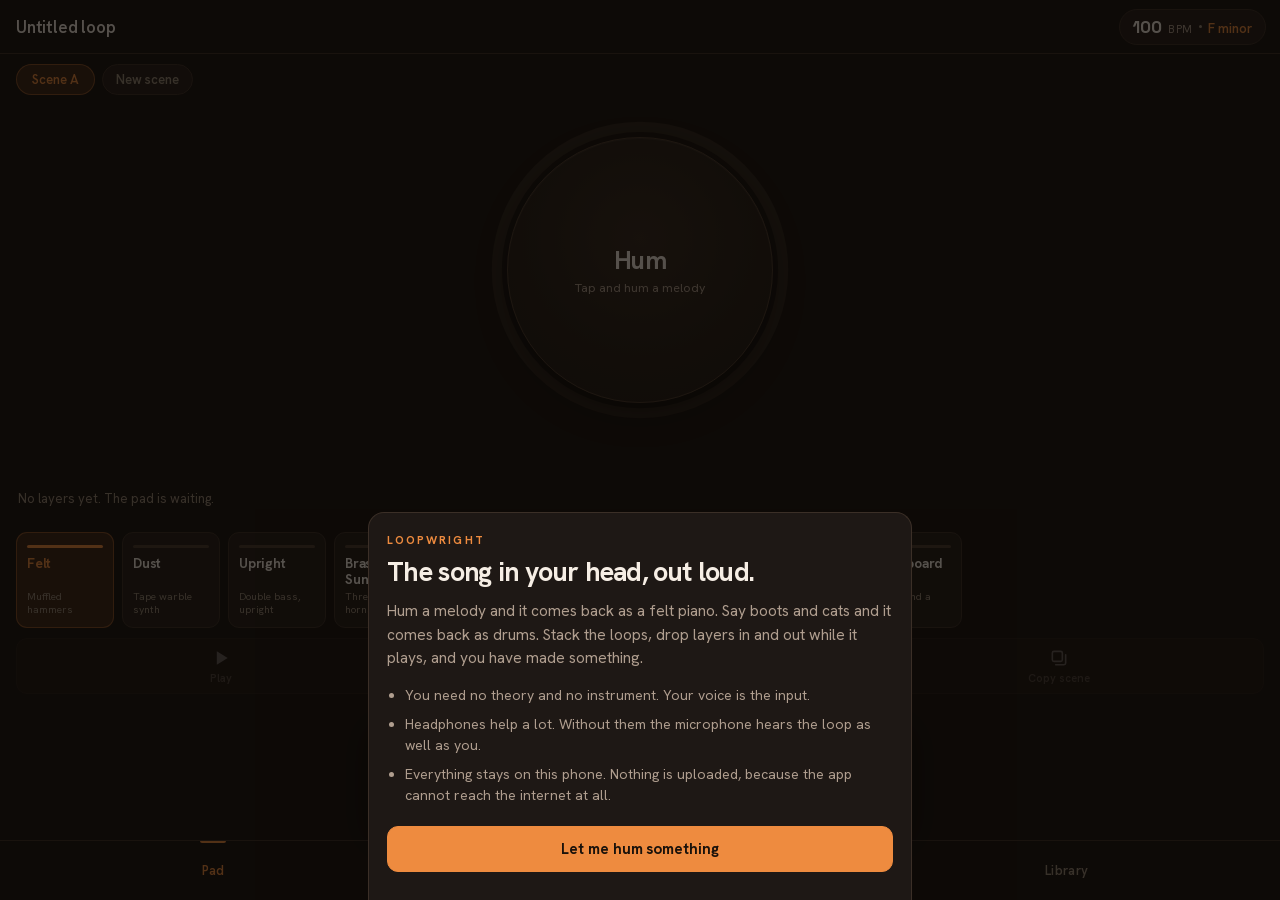
==== web/index.html @ 81aaf804 "Hum a melody, beatbox a rhythm, and Loopwright turns them into played instruments you layer like a l" ====
<!doctype html>
<html lang="en">
<head>
<meta charset="utf-8">
<meta name="viewport" content="width=device-width, initial-scale=1, maximum-scale=1, user-scalable=no, viewport-fit=cover">
<meta name="color-scheme" content="dark">
<title>Loopwright</title>
<link rel="icon" href="data:,">
<link rel="stylesheet" href="fonts/fonts.css">
<link rel="stylesheet" href="css/style.css">
</head>
<body>

<header id="topbar" hidden>
  <button class="tb-title" id="tbTitle"><span id="tbTitleText">Untitled</span></button>
  <button class="tb-key" id="tbKey">
    <span class="num" id="tbBpm">100</span>
    <span class="unit">bpm</span>
    <span class="dot" aria-hidden="true"></span>
    <span class="keyname" id="tbKeyName">F minor</span>
  </button>
</header>

<main id="stage">

  <!-- ================= PAD ================= -->
  <section class="view" id="v-pad">
    <div class="scenerow" id="sceneRow"></div>

    <div class="padwrap">
      <div class="padstack">
        <svg class="ring" id="ring" viewBox="0 0 300 300" aria-hidden="true"></svg>
        <button class="pad" id="pad">
          <span class="pad-big" id="padBig">Hum</span>
          <span class="pad-sub" id="padSub">Tap and hum a melody</span>
        </button>
      </div>
      <p class="padnote" id="padNote"></p>
    </div>

    <div class="layerstrip" id="layerStrip"></div>

    <div class="shelf" id="shelf" role="group" aria-label="Voices"></div>

    <div class="transport">
      <button class="tbtn" id="btnPlay" aria-label="Play or stop the loop">
        <svg viewBox="0 0 24 24" aria-hidden="true"><polygon points="7,4 20,12 7,20"/></svg>
        <em id="playLabel">Play</em>
      </button>
      <button class="tbtn" id="btnUndo" aria-label="Remove the last layer">
        <svg viewBox="0 0 24 24" aria-hidden="true" class="stroke"><path d="M9 6 L4 11 L9 16 M4 11 H15 a5 5 0 0 1 5 5 v2"/></svg>
        <em>Undo</em>
      </button>
      <button class="tbtn" id="btnScene" aria-label="Duplicate this scene">
        <svg viewBox="0 0 24 24" aria-hidden="true" class="stroke"><rect x="4" y="4" width="12" height="12" rx="2"/><path d="M8 20 h10 a2 2 0 0 0 2 -2 V8"/></svg>
        <em>Copy scene</em>
      </button>
    </div>
  </section>

  <!-- ================= ARRANGE ================= -->
  <section class="view scrolls" id="v-arrange" hidden>
    <div class="scroller">
      <h1 class="h1">Arrange</h1>
      <p class="lede">A scene is one set of loops. Line the scenes up, say how many times each one goes round, and that is a song.</p>

      <div class="panel">
        <div class="panelhead">
          <h2 class="h2">The song</h2>
          <span class="len" id="songLen"></span>
        </div>
        <div class="strip" id="strip"></div>
        <p class="help" id="stripHelp"></p>
        <div class="btnrow">
          <button class="btn" id="playSong">Play the song</button>
          <button class="btn ghost" id="shapeBtn">Suggest a shape</button>
        </div>
        <div class="progress" id="songProg" hidden><i></i></div>
      </div>

      <div class="panel">
        <h2 class="h2">Scenes</h2>
        <p class="help">Tap a scene to add it to the song. Open one on the Pad to change what is in it.</p>
        <div class="scenelist" id="sceneList"></div>
      </div>

      <div class="panel">
        <h2 class="h2">Take it with you</h2>
        <p class="help">A WAV of the finished mix, or one file per layer if you want to keep working somewhere else.</p>
        <div class="btnrow">
          <button class="btn" id="exportMix">Export the mix</button>
          <button class="btn ghost" id="exportStems">Export the stems</button>
          <button class="btn ghost" id="shareMix" hidden>Share the mix</button>
        </div>
        <p class="help" id="exportNote"></p>
      </div>
    </div>
  </section>

  <!-- ================= LIBRARY ================= -->
  <section class="view scrolls" id="v-library" hidden>
    <div class="scroller">
      <h1 class="h1">Library</h1>
      <p class="lede" id="libLede"></p>
      <button class="btn wide" id="newSong">Start a new song</button>

      <div class="cards" id="cards"></div>

      <div class="panel" id="settingsPanel">
        <h2 class="h2">Settings</h2>

        <div class="field">
          <label for="countSel">Count in</label>
          <select id="countSel">
            <option value="0">None. Start the moment I tap</option>
            <option value="2">Two beats</option>
            <option value="4">Four beats</option>
            <option value="8">Eight beats</option>
          </select>
        </div>

        <div class="field">
          <label for="tightRange">How tight, by default <b class="val" id="tightVal">85</b></label>
          <input type="range" id="tightRange" min="0" max="100" step="5">
          <p class="help">Zero keeps your timing exactly as you played it. One hundred puts every note on the grid. Every layer can be changed afterwards.</p>
        </div>

        <div class="field row">
          <div><label for="clickChk">Count-in click</label><p class="help">A pulse in the song's own key while you wait for the one.</p></div>
          <input type="checkbox" id="clickChk">
        </div>
        <div class="field row">
          <div><label for="hapChk">Haptics</label><p class="help">The count-in in your hand, and a thump when a loop closes.</p></div>
          <input type="checkbox" id="hapChk">
        </div>

        <div class="btnrow mt">
          <button class="btn ghost" id="guideBtn">Run the first song walkthrough</button>
          <button class="btn ghost danger" id="eraseBtn">Erase everything</button>
        </div>
        <p class="help" id="setNote"></p>
      </div>

      <p class="colophon">Loopwright listens on this device and nowhere else. No account, no internet permission, no adverts. Every song you make is yours to use however you like.</p>
    </div>
  </section>
</main>

<nav id="tabs" hidden>
  <button class="tab is-on" data-view="pad">Pad</button>
  <button class="tab" data-view="arrange">Arrange</button>
  <button class="tab" data-view="library">Library</button>
</nav>

<!-- ================= SHEETS ================= -->

<div class="sheet" id="layerSheet" hidden>
  <div class="sheet-panel">
    <div class="sheethead">
      <p class="sheet-title" id="lsTitle">Layer</p>
      <button class="xbtn" id="lsClose" aria-label="Close">
        <svg viewBox="0 0 24 24" aria-hidden="true" class="stroke"><path d="M6 6 L18 18 M18 6 L6 18"/></svg>
      </button>
    </div>

    <p class="sheet-help" id="lsHelp"></p>

    <p class="fieldlabel">Voice</p>
    <div class="carousel" id="lsVoices"></div>

    <div class="field">
      <label for="lsVol">Volume <b class="val" id="lsVolVal">85</b></label>
      <input type="range" id="lsVol" min="0" max="100" step="5">
    </div>
    <div class="field">
      <label for="lsTight">Looser to tighter <b class="val" id="lsTightVal">85</b></label>
      <input type="range" id="lsTight" min="0" max="100" step="5">
      <p class="help">Slide left to keep the way you played it. Slide right to put it on the grid.</p>
    </div>
    <div class="field" id="lsOctField">
      <label>Octave</label>
      <div class="stepper">
        <button class="step" id="lsOctDown" aria-label="Octave down">Lower</button>
        <b id="lsOctVal">0</b>
        <button class="step" id="lsOctUp" aria-label="Octave up">Higher</button>
      </div>
    </div>
    <div class="field row" id="lsChordField">
      <div><label for="lsChords">Chords</label><p class="help">Long held notes fill out into chords that belong to the key.</p></div>
      <input type="checkbox" id="lsChords">
    </div>
    <div class="field row" id="lsAbField">
      <div><label for="lsAb">Play my voice instead</label><p class="help">Hear the take you actually recorded, in place of the instrument.</p></div>
      <input type="checkbox" id="lsAb">
    </div>

    <button class="btn ghost danger wide" id="lsDelete">Remove this layer</button>
  </div>
</div>

<div class="sheet" id="keySheet" hidden>
  <div class="sheet-panel">
    <div class="sheethead">
      <p class="sheet-title">Tempo and key</p>
      <button class="xbtn" id="ksClose" aria-label="Close">
        <svg viewBox="0 0 24 24" aria-hidden="true" class="stroke"><path d="M6 6 L18 18 M18 6 L6 18"/></svg>
      </button>
    </div>
    <p class="sheet-help">Loopwright works both of these out from your first take. Change them here if it guessed wrong.</p>

    <div class="bigreadout"><b id="ksBpm">100</b><span>bpm</span></div>
    <div class="stepper wide">
      <button class="step" id="ksSlower">Slower</button>
      <button class="step" id="ksTap">Tap the tempo</button>
      <button class="step" id="ksFaster">Faster</button>
    </div>
    <p class="help" id="ksTapNote">Tap four times in time and Loopwright will follow you.</p>

    <p class="fieldlabel">Key</p>
    <div class="keygrid" id="ksTonics"></div>
    <div class="modes">
      <button class="mode" data-mode="major">Major</button>
      <button class="mode" data-mode="minor">Minor</button>
    </div>
    <p class="help">Changing the key moves every melody you have recorded into it. Nothing is lost.</p>
  </div>
</div>

<div class="sheet" id="nameSheet" hidden>
  <div class="sheet-panel">
    <div class="sheethead">
      <p class="sheet-title">Name this song</p>
      <button class="xbtn" id="nsClose" aria-label="Close">
        <svg viewBox="0 0 24 24" aria-hidden="true" class="stroke"><path d="M6 6 L18 18 M18 6 L6 18"/></svg>
      </button>
    </div>
    <div class="field">
      <label for="nsInput">Title</label>
      <input type="text" id="nsInput" maxlength="42" autocomplete="off" placeholder="Felt in F minor">
    </div>
    <p class="help" id="nsSuggest"></p>
    <button class="btn wide" id="nsSave">Save the name</button>
  </div>
</div>

<div class="sheet" id="introSheet" hidden>
  <div class="sheet-panel">
    <p class="intro-eyebrow">Loopwright</p>
    <h2 class="intro-h">The song in your head, out loud.</h2>
    <p class="intro-p">Hum a melody and it comes back as a felt piano. Say boots and cats and it comes back as drums. Stack the loops, drop layers in and out while it plays, and you have made something.</p>
    <ul class="intro-list">
      <li>You need no theory and no instrument. Your voice is the input.</li>
      <li>Headphones help a lot. Without them the microphone hears the loop as well as you.</li>
      <li>Everything stays on this phone. Nothing is uploaded, because the app cannot reach the internet at all.</li>
    </ul>
    <button class="btn wide" id="introGo">Let me hum something</button>
  </div>
</div>

<div class="coach" id="coach" hidden>
  <div class="coach-inner">
    <p class="coach-step" id="coachStep"></p>
    <p class="coach-text" id="coachText"></p>
    <div class="coach-row">
      <button class="quietlink" id="coachSkip">Skip the walkthrough</button>
    </div>
  </div>
</div>

<div class="busy" id="busy" hidden>
  <div class="busy-inner">
    <div class="pulse" aria-hidden="true"><i></i><i></i><i></i></div>
    <p id="busyText">Listening back</p>
  </div>
</div>

<p id="toast" class="toast" hidden></p>

<script src="js/voices.js"></script>
<script src="js/dsp.js"></script>
<script src="js/store.js"></script>
<script src="js/engine.js"></script>
<script src="js/app.js"></script>
</body>
</html>
---- web/fonts/fonts.css ----
/* cyrillic-ext */
@font-face {
  font-family: 'Hanken Grotesk';
  font-style: normal;
  font-weight: 400;
  font-display: swap;
  src: url(ieVn2YZDLWuGJpnzaiwFXS9tYtpQ59CxCis4UvI.woff2) format('woff2');
  unicode-range: U+0460-052F, U+1C80-1C8A, U+20B4, U+2DE0-2DFF, U+A640-A69F, U+FE2E-FE2F;
}
/* vietnamese */
@font-face {
  font-family: 'Hanken Grotesk';
  font-style: normal;
  font-weight: 400;
  font-display: swap;
  src: url(ieVn2YZDLWuGJpnzaiwFXS9tYtpS59CxCis4UvI.woff2) format('woff2');
  unicode-range: U+0102-0103, U+0110-0111, U+0128-0129, U+0168-0169, U+01A0-01A1, U+01AF-01B0, U+0300-0301, U+0303-0304, U+0308-0309, U+0323, U+0329, U+1EA0-1EF9, U+20AB;
}
/* latin-ext */
@font-face {
  font-family: 'Hanken Grotesk';
  font-style: normal;
  font-weight: 400;
  font-display: swap;
  src: url(ieVn2YZDLWuGJpnzaiwFXS9tYtpT59CxCis4UvI.woff2) format('woff2');
  unicode-range: U+0100-02BA, U+02BD-02C5, U+02C7-02CC, U+02CE-02D7, U+02DD-02FF, U+0304, U+0308, U+0329, U+1D00-1DBF, U+1E00-1E9F, U+1EF2-1EFF, U+2020, U+20A0-20AB, U+20AD-20C0, U+2113, U+2C60-2C7F, U+A720-A7FF;
}
/* latin */
@font-face {
  font-family: 'Hanken Grotesk';
  font-style: normal;
  font-weight: 400;
  font-display: swap;
  src: url(ieVn2YZDLWuGJpnzaiwFXS9tYtpd59CxCis4.woff2) format('woff2');
  unicode-range: U+0000-00FF, U+0131, U+0152-0153, U+02BB-02BC, U+02C6, U+02DA, U+02DC, U+0304, U+0308, U+0329, U+2000-206F, U+20AC, U+2122, U+2191, U+2193, U+2212, U+2215, U+FEFF, U+FFFD;
}
/* cyrillic-ext */
@font-face {
  font-family: 'Hanken Grotesk';
  font-style: normal;
  font-weight: 500;
  font-display: swap;
  src: url(ieVn2YZDLWuGJpnzaiwFXS9tYtpQ59CxCis4UvI.woff2) format('woff2');
  unicode-range: U+0460-052F, U+1C80-1C8A, U+20B4, U+2DE0-2DFF, U+A640-A69F, U+FE2E-FE2F;
}
/* vietnamese */
@font-face {
  font-family: 'Hanken Grotesk';
  font-style: normal;
  font-weight: 500;
  font-display: swap;
  src: url(ieVn2YZDLWuGJpnzaiwFXS9tYtpS59CxCis4UvI.woff2) format('woff2');
  unicode-range: U+0102-0103, U+0110-0111, U+0128-0129, U+0168-0169, U+01A0-01A1, U+01AF-01B0, U+0300-0301, U+0303-0304, U+0308-0309, U+0323, U+0329, U+1EA0-1EF9, U+20AB;
}
/* latin-ext */
@font-face {
  font-family: 'Hanken Grotesk';
  font-style: normal;
  font-weight: 500;
  font-display: swap;
  src: url(ieVn2YZDLWuGJpnzaiwFXS9tYtpT59CxCis4UvI.woff2) format('woff2');
  unicode-range: U+0100-02BA, U+02BD-02C5, U+02C7-02CC, U+02CE-02D7, U+02DD-02FF, U+0304, U+0308, U+0329, U+1D00-1DBF, U+1E00-1E9F, U+1EF2-1EFF, U+2020, U+20A0-20AB, U+20AD-20C0, U+2113, U+2C60-2C7F, U+A720-A7FF;
}
/* latin */
@font-face {
  font-family: 'Hanken Grotesk';
  font-style: normal;
  font-weight: 500;
  font-display: swap;
  src: url(ieVn2YZDLWuGJpnzaiwFXS9tYtpd59CxCis4.woff2) format('woff2');
  unicode-range: U+0000-00FF, U+0131, U+0152-0153, U+02BB-02BC, U+02C6, U+02DA, U+02DC, U+0304, U+0308, U+0329, U+2000-206F, U+20AC, U+2122, U+2191, U+2193, U+2212, U+2215, U+FEFF, U+FFFD;
}
/* cyrillic-ext */
@font-face {
  font-family: 'Hanken Grotesk';
  font-style: normal;
  font-weight: 600;
  font-display: swap;
  src: url(ieVn2YZDLWuGJpnzaiwFXS9tYtpQ59CxCis4UvI.woff2) format('woff2');
  unicode-range: U+0460-052F, U+1C80-1C8A, U+20B4, U+2DE0-2DFF, U+A640-A69F, U+FE2E-FE2F;
}
/* vietnamese */
@font-face {
  font-family: 'Hanken Grotesk';
  font-style: normal;
  font-weight: 600;
  font-display: swap;
  src: url(ieVn2YZDLWuGJpnzaiwFXS9tYtpS59CxCis4UvI.woff2) format('woff2');
  unicode-range: U+0102-0103, U+0110-0111, U+0128-0129, U+0168-0169, U+01A0-01A1, U+01AF-01B0, U+0300-0301, U+0303-0304, U+0308-0309, U+0323, U+0329, U+1EA0-1EF9, U+20AB;
}
/* latin-ext */
@font-face {
  font-family: 'Hanken Grotesk';
  font-style: normal;
  font-weight: 600;
  font-display: swap;
  src: url(ieVn2YZDLWuGJpnzaiwFXS9tYtpT59CxCis4UvI.woff2) format('woff2');
  unicode-range: U+0100-02BA, U+02BD-02C5, U+02C7-02CC, U+02CE-02D7, U+02DD-02FF, U+0304, U+0308, U+0329, U+1D00-1DBF, U+1E00-1E9F, U+1EF2-1EFF, U+2020, U+20A0-20AB, U+20AD-20C0, U+2113, U+2C60-2C7F, U+A720-A7FF;
}
/* latin */
@font-face {
  font-family: 'Hanken Grotesk';
  font-style: normal;
  font-weight: 600;
  font-display: swap;
  src: url(ieVn2YZDLWuGJpnzaiwFXS9tYtpd59CxCis4.woff2) format('woff2');
  unicode-range: U+0000-00FF, U+0131, U+0152-0153, U+02BB-02BC, U+02C6, U+02DA, U+02DC, U+0304, U+0308, U+0329, U+2000-206F, U+20AC, U+2122, U+2191, U+2193, U+2212, U+2215, U+FEFF, U+FFFD;
}
/* cyrillic-ext */
@font-face {
  font-family: 'Hanken Grotesk';
  font-style: normal;
  font-weight: 700;
  font-display: swap;
  src: url(ieVn2YZDLWuGJpnzaiwFXS9tYtpQ59CxCis4UvI.woff2) format('woff2');
  unicode-range: U+0460-052F, U+1C80-1C8A, U+20B4, U+2DE0-2DFF, U+A640-A69F, U+FE2E-FE2F;
}
/* vietnamese */
@font-face {
  font-family: 'Hanken Grotesk';
  font-style: normal;
  font-weight: 700;
  font-display: swap;
  src: url(ieVn2YZDLWuGJpnzaiwFXS9tYtpS59CxCis4UvI.woff2) format('woff2');
  unicode-range: U+0102-0103, U+0110-0111, U+0128-0129, U+0168-0169, U+01A0-01A1, U+01AF-01B0, U+0300-0301, U+0303-0304, U+0308-0309, U+0323, U+0329, U+1EA0-1EF9, U+20AB;
}
/* latin-ext */
@font-face {
  font-family: 'Hanken Grotesk';
  font-style: normal;
  font-weight: 700;
  font-display: swap;
  src: url(ieVn2YZDLWuGJpnzaiwFXS9tYtpT59CxCis4UvI.woff2) format('woff2');
  unicode-range: U+0100-02BA, U+02BD-02C5, U+02C7-02CC, U+02CE-02D7, U+02DD-02FF, U+0304, U+0308, U+0329, U+1D00-1DBF, U+1E00-1E9F, U+1EF2-1EFF, U+2020, U+20A0-20AB, U+20AD-20C0, U+2113, U+2C60-2C7F, U+A720-A7FF;
}
/* latin */
@font-face {
  font-family: 'Hanken Grotesk';
  font-style: normal;
  font-weight: 700;
  font-display: swap;
  src: url(ieVn2YZDLWuGJpnzaiwFXS9tYtpd59CxCis4.woff2) format('woff2');
  unicode-range: U+0000-00FF, U+0131, U+0152-0153, U+02BB-02BC, U+02C6, U+02DA, U+02DC, U+0304, U+0308, U+0329, U+2000-206F, U+20AC, U+2122, U+2191, U+2193, U+2212, U+2215, U+FEFF, U+FFFD;
}
/* vietnamese */
@font-face {
  font-family: 'Space Grotesk';
  font-style: normal;
  font-weight: 500;
  font-display: swap;
  src: url(V8mDoQDjQSkFtoMM3T6r8E7mPb54C_k3HqUtEw.woff2) format('woff2');
  unicode-range: U+0102-0103, U+0110-0111, U+0128-0129, U+0168-0169, U+01A0-01A1, U+01AF-01B0, U+0300-0301, U+0303-0304, U+0308-0309, U+0323, U+0329, U+1EA0-1EF9, U+20AB;
}
/* latin-ext */
@font-face {
  font-family: 'Space Grotesk';
  font-style: normal;
  font-weight: 500;
  font-display: swap;
  src: url(V8mDoQDjQSkFtoMM3T6r8E7mPb94C_k3HqUtEw.woff2) format('woff2');
  unicode-range: U+0100-02BA, U+02BD-02C5, U+02C7-02CC, U+02CE-02D7, U+02DD-02FF, U+0304, U+0308, U+0329, U+1D00-1DBF, U+1E00-1E9F, U+1EF2-1EFF, U+2020, U+20A0-20AB, U+20AD-20C0, U+2113, U+2C60-2C7F, U+A720-A7FF;
}
/* latin */
@font-face {
  font-family: 'Space Grotesk';
  font-style: normal;
  font-weight: 500;
  font-display: swap;
  src: url(V8mDoQDjQSkFtoMM3T6r8E7mPbF4C_k3HqU.woff2) format('woff2');
  unicode-range: U+0000-00FF, U+0131, U+0152-0153, U+02BB-02BC, U+02C6, U+02DA, U+02DC, U+0304, U+0308, U+0329, U+2000-206F, U+20AC, U+2122, U+2191, U+2193, U+2212, U+2215, U+FEFF, U+FFFD;
}
/* vietnamese */
@font-face {
  font-family: 'Space Grotesk';
  font-style: normal;
  font-weight: 700;
  font-display: swap;
  src: url(V8mDoQDjQSkFtoMM3T6r8E7mPb54C_k3HqUtEw.woff2) format('woff2');
  unicode-range: U+0102-0103, U+0110-0111, U+0128-0129, U+0168-0169, U+01A0-01A1, U+01AF-01B0, U+0300-0301, U+0303-0304, U+0308-0309, U+0323, U+0329, U+1EA0-1EF9, U+20AB;
}
/* latin-ext */
@font-face {
  font-family: 'Space Grotesk';
  font-style: normal;
  font-weight: 700;
  font-display: swap;
  src: url(V8mDoQDjQSkFtoMM3T6r8E7mPb94C_k3HqUtEw.woff2) format('woff2');
  unicode-range: U+0100-02BA, U+02BD-02C5, U+02C7-02CC, U+02CE-02D7, U+02DD-02FF, U+0304, U+0308, U+0329, U+1D00-1DBF, U+1E00-1E9F, U+1EF2-1EFF, U+2020, U+20A0-20AB, U+20AD-20C0, U+2113, U+2C60-2C7F, U+A720-A7FF;
}
/* latin */
@font-face {
  font-family: 'Space Grotesk';
  font-style: normal;
  font-weight: 700;
  font-display: swap;
  src: url(V8mDoQDjQSkFtoMM3T6r8E7mPbF4C_k3HqU.woff2) format('woff2');
  unicode-range: U+0000-00FF, U+0131, U+0152-0153, U+02BB-02BC, U+02C6, U+02DA, U+02DC, U+0304, U+0308, U+0329, U+2000-206F, U+20AC, U+2122, U+2191, U+2193, U+2212, U+2215, U+FEFF, U+FFFD;
}
---- web/css/style.css ----
/* Loopwright. A warm room with the lamp on: charcoal stage, one felt-orange
   accent, brass-coloured light around the loop. One radius family, one theme,
   and a UI that moves only on the beat. */

:root {
  --bg: #17120F;
  --stage: #1E1815;
  --surface: #241D18;
  --surface-2: #2E251E;
  --fg: #F6EEE5;
  --muted: #B09E8F;
  --dim: #9A8B7B;
  --hair: #3B2F27;
  --accent: #EE8B3F;
  --accent-soft: rgba(238, 139, 63, 0.16);
  --accent-line: rgba(238, 139, 63, 0.42);
  --ink: #1A120B;
  --danger: #E0796B;
  --r: 16px;
  --r-sm: 11px;
  --pill: 999px;
  --ui: "Hanken Grotesk", -apple-system, "Segoe UI", Roboto, sans-serif;
  --num: "Space Grotesk", "Hanken Grotesk", ui-monospace, monospace;
  --measure: 34rem;
  --topbar: 54px;
  --tabbar: 60px;
}

* { box-sizing: border-box; -webkit-tap-highlight-color: transparent; }
/* a display rule anywhere below would otherwise win against the hidden attribute */
[hidden] { display: none !important; }

html, body {
  margin: 0; height: 100%;
  background: var(--bg);
  color: var(--fg);
  font-family: var(--ui);
  font-size: 16px;
  line-height: 1.5;
  -webkit-font-smoothing: antialiased;
  overscroll-behavior: none;
  user-select: none;
}
input, textarea, select { user-select: text; font-family: inherit; }
button { font-family: inherit; }

/* ---------------------------------------------------------- chrome */

#topbar {
  position: fixed; top: 0; left: 0; right: 0; z-index: 20;
  height: calc(var(--topbar) + var(--sat, 0px));
  padding: var(--sat, 0px) 14px 0;
  display: flex; align-items: center; justify-content: space-between; gap: 10px;
  background: var(--bg);
  border-bottom: 1px solid var(--hair);
}
#topbar[hidden] { display: none; }

.tb-title {
  background: none; border: 0; padding: 8px 6px 8px 2px; color: var(--fg);
  font-size: 17px; font-weight: 600; letter-spacing: -0.01em; cursor: pointer;
  max-width: 55%; overflow: hidden; text-overflow: ellipsis; white-space: nowrap;
}
.tb-title:active { color: var(--accent); }

.tb-key {
  display: flex; align-items: baseline; gap: 6px;
  background: var(--surface); border: 1px solid var(--hair); border-radius: var(--pill);
  padding: 6px 13px; color: var(--muted); font-size: 13px; cursor: pointer;
}
.tb-key .num { font-family: var(--num); font-weight: 700; font-size: 17px; color: var(--fg); }
.tb-key .unit { font-size: 11px; letter-spacing: .06em; text-transform: uppercase; }
.tb-key .dot { width: 3px; height: 3px; border-radius: 50%; background: var(--dim); align-self: center; }
.tb-key .keyname { color: var(--accent); font-weight: 600; font-size: 13px; }
.tb-key:active { background: var(--surface-2); }

#stage {
  position: fixed;
  top: calc(var(--topbar) + var(--sat, 0px));
  bottom: calc(var(--tabbar) + var(--sab, 0px));
  left: 0; right: 0;
}
body.bare #stage { top: 0; bottom: 0; }

.view { position: absolute; inset: 0; display: flex; flex-direction: column; }
.view[hidden] { display: none !important; }
.scroller {
  flex: 1; overflow-y: auto; -webkit-overflow-scrolling: touch;
  padding: 22px 18px 40px; max-width: var(--measure); width: 100%; margin: 0 auto;
}

#tabs {
  position: fixed; bottom: 0; left: 0; right: 0; z-index: 20;
  height: calc(var(--tabbar) + var(--sab, 0px));
  padding-bottom: var(--sab, 0px);
  display: grid; grid-template-columns: repeat(3, 1fr);
  background: var(--bg); border-top: 1px solid var(--hair);
}
#tabs[hidden] { display: none; }
.tab {
  background: none; border: 0; color: var(--dim); font-size: 13px; font-weight: 600;
  letter-spacing: .02em; cursor: pointer; padding: 0; position: relative;
}
.tab.is-on { color: var(--accent); }
.tab.is-on::before {
  content: ""; position: absolute; top: 0; left: 50%; transform: translateX(-50%);
  width: 26px; height: 2px; background: var(--accent); border-radius: 0 0 2px 2px;
}

/* ---------------------------------------------------------- type */

.h1 { font-size: 30px; line-height: 1.16; font-weight: 700; letter-spacing: -0.022em; margin: 0 0 8px; }
.h2 { font-size: 16px; font-weight: 700; letter-spacing: -0.005em; margin: 0 0 4px; }
.lede { font-size: 16px; color: var(--muted); margin: 0 0 20px; }
.help { font-size: 13.5px; color: var(--dim); margin: 6px 0 0; line-height: 1.45; }
.fieldlabel { font-size: 11.5px; letter-spacing: .14em; text-transform: uppercase;
  color: var(--dim); margin: 18px 0 8px; font-weight: 600; }
.colophon { font-size: 13px; color: var(--dim); margin: 30px 0 0; line-height: 1.55; }

/* ---------------------------------------------------------- the pad */

.scenerow {
  display: flex; gap: 7px; padding: 10px 16px 2px; overflow-x: auto;
  scrollbar-width: none; align-items: center;
}
.scenerow::-webkit-scrollbar { display: none; }
.scenechip {
  flex: 0 0 auto; background: var(--surface); border: 1px solid var(--hair);
  color: var(--muted); border-radius: var(--pill); padding: 6px 15px;
  font-size: 13px; font-weight: 600; cursor: pointer;
}
.scenechip.is-on { background: var(--accent-soft); border-color: var(--accent-line); color: var(--accent); }
.scenechip.add { color: var(--dim); padding: 6px 13px; }

.padwrap { flex: 1; display: flex; flex-direction: column; align-items: center;
  justify-content: center; gap: 12px; min-height: 0; padding: 4px 16px; }
.padstack { position: relative; width: min(80vw, 52vh, 380px); aspect-ratio: 1;
  display: grid; place-items: center; }
.ring { position: absolute; inset: 0; width: 100%; height: 100%; overflow: visible; }

.pad {
  position: relative; width: 70%; aspect-ratio: 1; border-radius: 50%;
  background: radial-gradient(circle at 50% 38%, #34281F 0%, #241C16 62%, #1F1813 100%);
  border: 1px solid #4A3A2D;
  color: var(--fg); cursor: pointer;
  display: flex; flex-direction: column; align-items: center; justify-content: center; gap: 3px;
  box-shadow: 0 12px 30px rgba(0,0,0,.45), inset 0 1px 0 rgba(255,255,255,.05);
  transition: transform .09s ease, box-shadow .18s ease, border-color .2s ease;
}
.pad:active { transform: scale(.975); }
.pad.tick { transform: scale(1.022); }
.pad.rec {
  border-color: var(--accent);
  background: radial-gradient(circle at 50% 38%, #63361A 0%, #3A2416 64%, #2A1B12 100%);
  box-shadow: 0 12px 34px rgba(238,139,63,.24), inset 0 1px 0 rgba(255,255,255,.07);
}
.pad-big { font-size: 25px; font-weight: 700; letter-spacing: -0.02em; }
.pad-big.count { font-family: var(--num); font-size: 46px; line-height: 1; }
.pad-sub { font-size: 12.5px; color: var(--muted); max-width: 82%; line-height: 1.3; }
.pad.rec .pad-sub { color: #F0D2B4; }

.padnote { font-size: 13px; color: var(--dim); margin: 0; text-align: center;
  min-height: 19px; padding: 0 10px; }
.padnote.warn { color: var(--accent); }

/* the ring segments */
.seg { fill: none; stroke-linecap: round; cursor: pointer; }
.seg-bg { stroke: #2C231C; }
.seg-on { stroke: var(--accent); }
.seg-drum { stroke: #F0B67C; }
.seg-off { stroke: #7A6555; }
.playhead { stroke: rgba(246,238,229,.75); stroke-width: 2; stroke-linecap: round; }

/* ---------------------------------------------------------- layers */

.layerstrip {
  display: flex; gap: 7px; padding: 2px 16px 6px; overflow-x: auto;
  scrollbar-width: none; min-height: 44px; align-items: center;
}
.layerstrip::-webkit-scrollbar { display: none; }
.lchip {
  flex: 0 0 auto; display: flex; align-items: center; gap: 7px;
  background: var(--surface); border: 1px solid var(--hair); border-radius: var(--pill);
  padding: 7px 13px 7px 9px; color: var(--fg); font-size: 13px; font-weight: 600; cursor: pointer;
}
.lchip i { width: 8px; height: 8px; border-radius: 50%; background: var(--accent); flex: 0 0 auto; }
.lchip.drum i { background: #F0B67C; }
.lchip.off { color: var(--dim); border-style: dashed; }
.lchip.off i { background: #7A6555; }
.lchip small { color: var(--dim); font-weight: 500; font-size: 11.5px; }
.emptylayers { font-size: 13px; color: var(--dim); padding-left: 2px; }

/* ---------------------------------------------------------- voice shelf */

.shelf {
  display: flex; gap: 8px; overflow-x: auto; padding: 4px 16px 10px;
  scrollbar-width: none;
}
.shelf::-webkit-scrollbar { display: none; }
.vtile {
  flex: 0 0 auto; width: 98px; text-align: left; cursor: pointer;
  background: var(--surface); border: 1px solid var(--hair); border-radius: var(--r-sm);
  padding: 9px 10px 10px; color: var(--fg);
}
.vtile.is-on { background: var(--accent-soft); border-color: var(--accent-line); }
.vtile b { display: block; font-size: 13.5px; font-weight: 700; letter-spacing: -0.015em;
  line-height: 1.2; min-height: 32px; }
.vtile span { display: block; font-size: 10.5px; color: var(--dim); line-height: 1.28; margin-top: 3px;
  height: 27px; overflow: hidden; }
.vtile.is-on b { color: var(--accent); }
.vtile .tex { display: block; height: 3px; border-radius: 2px; margin-bottom: 7px; background: #4B3B2F; }
.vtile.is-on .tex { background: var(--accent); }

/* ---------------------------------------------------------- transport */

.transport {
  display: grid; grid-template-columns: repeat(3, 1fr); gap: 8px;
  padding: 0 16px 12px;
}
.tbtn {
  background: var(--surface); border: 1px solid var(--hair); border-radius: var(--r-sm);
  color: var(--fg); padding: 9px 4px 8px; cursor: pointer;
  display: flex; flex-direction: column; align-items: center; gap: 3px;
}
.tbtn svg { width: 20px; height: 20px; fill: var(--fg); }
.tbtn svg.stroke { fill: none; stroke: var(--fg); stroke-width: 1.9; stroke-linecap: round; stroke-linejoin: round; }
.tbtn em { font-style: normal; font-size: 11px; color: var(--muted); font-weight: 600; }
.tbtn:active { background: var(--surface-2); }
.tbtn[disabled] { opacity: .35; }
.tbtn.on svg { fill: var(--accent); }
.tbtn.on svg.stroke { stroke: var(--accent); fill: none; }
.tbtn.on em { color: var(--accent); }

/* ---------------------------------------------------------- panels */

.panel {
  background: var(--stage); border: 1px solid var(--hair); border-radius: var(--r);
  padding: 16px 15px; margin: 14px 0;
}
.panelhead { display: flex; align-items: baseline; justify-content: space-between; gap: 10px; }
.len { font-family: var(--num); font-size: 13px; color: var(--muted); }

.btn {
  background: var(--accent); color: var(--ink); border: 1px solid var(--accent);
  border-radius: var(--r-sm); padding: 12px 18px; font-size: 15px; font-weight: 700;
  cursor: pointer; letter-spacing: -0.005em;
}
.btn:active { transform: translateY(1px); }
.btn.ghost { background: transparent; color: var(--fg); border-color: var(--hair); }
.btn.ghost:active { background: var(--surface); }
.btn.danger { color: var(--danger); border-color: rgba(224,121,107,.35); }
.btn.wide { display: block; width: 100%; }
.sheet-panel .btn.wide { margin-top: 20px; }
.btn[disabled] { opacity: .4; }
.btnrow { display: flex; flex-wrap: wrap; gap: 9px; margin-top: 13px; }
.btnrow.mt { margin-top: 18px; }
.btnrow .btn { flex: 1 1 auto; }

.quietlink { background: none; border: 0; color: var(--muted); font-size: 13.5px;
  padding: 8px 4px; cursor: pointer; text-decoration: underline; text-underline-offset: 3px; }
.quietlink:active { color: var(--fg); }

/* ---------------------------------------------------------- the strip */

.strip {
  display: flex; gap: 7px; overflow-x: auto; padding: 12px 2px 4px; min-height: 92px;
  scrollbar-width: none; align-items: stretch;
}
.strip::-webkit-scrollbar { display: none; }
.block {
  flex: 0 0 auto; width: 86px; background: var(--surface); border: 1px solid var(--hair);
  border-radius: var(--r-sm); padding: 9px 8px; cursor: pointer;
  display: flex; flex-direction: column; gap: 4px;
}
.block.is-drag { border-color: var(--accent); background: var(--surface-2); opacity: .92; }
.block b { font-family: var(--num); font-size: 22px; font-weight: 700; line-height: 1; }
.block small { font-size: 11px; color: var(--dim); }
.block .reps { display: flex; align-items: center; justify-content: space-between; margin-top: auto; gap: 4px; }
.block .reps button {
  width: 26px; height: 26px; border-radius: var(--r-sm); border: 1px solid var(--hair);
  background: var(--bg); color: var(--fg); font-size: 15px; line-height: 1; cursor: pointer; padding: 0;
}
.block .reps span { font-family: var(--num); font-size: 13px; color: var(--muted); }
.block .kill { align-self: flex-end; background: none; border: 0; color: var(--dim);
  font-size: 17px; line-height: 1; padding: 0 2px; margin: -2px -2px 0 0; cursor: pointer; }
.block .kill:active { color: var(--danger); }
.stripempty { color: var(--dim); font-size: 13.5px; padding: 22px 2px; }

.scenelist { display: flex; flex-wrap: wrap; gap: 8px; margin-top: 10px; }
.scenebtn {
  background: var(--surface); border: 1px solid var(--hair); border-radius: var(--r-sm);
  padding: 9px 13px; color: var(--fg); font-size: 13.5px; font-weight: 600; cursor: pointer;
  display: flex; align-items: baseline; gap: 7px;
}
.scenebtn small { color: var(--dim); font-weight: 500; font-size: 11.5px; }
.scenebtn:active { border-color: var(--accent-line); }

.progress { height: 4px; background: var(--surface-2); border-radius: 3px; margin-top: 13px; overflow: hidden; }
.progress i { display: block; height: 100%; width: 0; background: var(--accent); }

/* ---------------------------------------------------------- cards */

.cards { display: grid; gap: 10px; margin: 16px 0 6px; }
.card {
  background: var(--stage); border: 1px solid var(--hair); border-radius: var(--r);
  padding: 13px 14px; cursor: pointer; display: flex; align-items: center; gap: 13px;
}
.card:active { border-color: var(--accent-line); }
.card .thumb { flex: 0 0 auto; width: 46px; height: 46px; }
.card .body { min-width: 0; flex: 1; }
.card b { display: block; font-size: 15.5px; font-weight: 700; letter-spacing: -0.01em;
  overflow: hidden; text-overflow: ellipsis; white-space: nowrap; }
.card span { display: block; font-size: 12.5px; color: var(--dim); margin-top: 2px; }
.card .del { background: none; border: 0; color: var(--dim); padding: 8px; cursor: pointer; }
.card .del svg { width: 17px; height: 17px; fill: none; stroke: currentColor; stroke-width: 1.9;
  stroke-linecap: round; }
.card.armed .del { color: var(--danger); }

/* ---------------------------------------------------------- fields */

.field { margin: 15px 0 0; }
.field label { display: block; font-size: 13.5px; font-weight: 600; color: var(--fg); margin-bottom: 6px; }
.field .val { font-family: var(--num); color: var(--accent); font-weight: 700; }
.field.row { display: flex; align-items: center; justify-content: space-between; gap: 14px; }
.field.row > div { flex: 1; }
.field.row label { margin-bottom: 2px; }
.field.row .help { margin-top: 2px; }

select, input[type="text"] {
  width: 100%; background: var(--bg); border: 1px solid var(--hair); border-radius: var(--r-sm);
  color: var(--fg); font-size: 15px; padding: 11px 12px; appearance: none;
}
select { background-image: none; }
input[type="text"]::placeholder { color: var(--dim); }
input[type="text"]:focus, select:focus { outline: 2px solid var(--accent-line); outline-offset: 1px; }

input[type="range"] {
  width: 100%; appearance: none; background: transparent; height: 30px; margin: 0;
}
input[type="range"]::-webkit-slider-runnable-track {
  height: 4px; background: var(--surface-2); border-radius: 3px;
}
input[type="range"]::-webkit-slider-thumb {
  appearance: none; width: 26px; height: 26px; border-radius: 50%; background: var(--accent);
  border: 3px solid var(--bg); margin-top: -11px;
}
input[type="range"]::-moz-range-track { height: 4px; background: var(--surface-2); border-radius: 3px; }
input[type="range"]::-moz-range-thumb { width: 22px; height: 22px; border-radius: 50%;
  background: var(--accent); border: 3px solid var(--bg); }

input[type="checkbox"] {
  appearance: none; width: 50px; height: 30px; border-radius: var(--pill); flex: 0 0 auto;
  background: var(--surface-2); border: 1px solid var(--hair); position: relative; cursor: pointer;
  transition: background .16s ease;
}
input[type="checkbox"]::after {
  content: ""; position: absolute; top: 3px; left: 3px; width: 22px; height: 22px;
  border-radius: 50%; background: var(--dim); transition: transform .16s ease, background .16s ease;
}
input[type="checkbox"]:checked { background: var(--accent-soft); border-color: var(--accent-line); }
input[type="checkbox"]:checked::after { transform: translateX(20px); background: var(--accent); }

.stepper { display: flex; align-items: center; gap: 9px; }
.stepper.wide { display: grid; grid-template-columns: 1fr 1.3fr 1fr; margin-top: 4px; }
.stepper b { font-family: var(--num); font-size: 18px; min-width: 32px; text-align: center; }
.step {
  background: var(--surface); border: 1px solid var(--hair); border-radius: var(--r-sm);
  color: var(--fg); padding: 11px 14px; font-size: 13.5px; font-weight: 600; cursor: pointer;
}
.step:active { background: var(--surface-2); }

.bigreadout { display: flex; align-items: baseline; gap: 8px; margin-top: 8px; }
.bigreadout b { font-family: var(--num); font-size: 54px; font-weight: 700; line-height: 1; letter-spacing: -0.02em; }
.bigreadout span { font-size: 13px; color: var(--dim); letter-spacing: .1em; text-transform: uppercase; }

.keygrid { display: grid; grid-template-columns: repeat(6, 1fr); gap: 6px; }
.keygrid button {
  background: var(--surface); border: 1px solid var(--hair); border-radius: var(--r-sm);
  color: var(--fg); padding: 10px 0; font-size: 13.5px; font-weight: 600; cursor: pointer;
  font-family: var(--num);
}
.keygrid button.is-on { background: var(--accent); border-color: var(--accent); color: var(--ink); }
.modes { display: grid; grid-template-columns: 1fr 1fr; gap: 8px; margin-top: 8px; }
.mode {
  background: var(--surface); border: 1px solid var(--hair); border-radius: var(--r-sm);
  color: var(--fg); padding: 11px 0; font-size: 14px; font-weight: 600; cursor: pointer;
}
.mode.is-on { background: var(--accent); border-color: var(--accent); color: var(--ink); }

/* ---------------------------------------------------------- sheets */

.sheet {
  position: fixed; inset: 0; z-index: 40; background: rgba(9, 6, 4, .68);
  display: flex; align-items: flex-end; justify-content: center;
}
.sheet[hidden] { display: none; }
.sheet-panel {
  width: 100%; max-width: var(--measure); background: var(--stage);
  border: 1px solid var(--hair); border-bottom: 0;
  border-radius: var(--r) var(--r) 0 0;
  padding: 18px 18px calc(28px + var(--sab, 0px));
  max-height: 88vh; overflow-y: auto;
  animation: rise .2s ease-out;
}
@keyframes rise { from { transform: translateY(22px); opacity: .5; } to { transform: none; opacity: 1; } }
.sheethead { display: flex; align-items: center; justify-content: space-between; gap: 10px; }
.sheet-title { font-size: 18px; font-weight: 700; margin: 0; letter-spacing: -0.015em; }
.sheet-help { font-size: 13.5px; color: var(--muted); margin: 6px 0 0; }
.xbtn { background: none; border: 0; padding: 8px; cursor: pointer; margin: -8px -8px -8px 0; }
.xbtn svg { width: 20px; height: 20px; fill: none; stroke: var(--muted); stroke-width: 2; stroke-linecap: round; }

.carousel { display: flex; gap: 8px; overflow-x: auto; padding-bottom: 4px; scrollbar-width: none; }
.carousel::-webkit-scrollbar { display: none; }

.intro-eyebrow { font-size: 11.5px; letter-spacing: .18em; text-transform: uppercase;
  color: var(--accent); margin: 0 0 8px; font-weight: 700; }
.intro-h { font-size: 27px; line-height: 1.15; font-weight: 700; letter-spacing: -0.025em; margin: 0 0 12px; }
.intro-p { font-size: 15.5px; color: var(--muted); margin: 0 0 16px; }
.intro-list { margin: 0 0 20px; padding-left: 18px; }
.intro-list li { font-size: 14px; color: var(--muted); margin-bottom: 8px; }

/* ---------------------------------------------------------- coach */

.coach {
  position: fixed; left: 0; right: 0; z-index: 30;
  bottom: calc(var(--tabbar) + var(--sab, 0px) + 10px);
  display: flex; justify-content: center; padding: 0 14px; pointer-events: none;
}
.coach[hidden] { display: none; }
body.coached #v-pad { padding-bottom: calc(var(--coachh, 96px) + 14px); }
.coach-inner {
  pointer-events: auto; width: 100%; max-width: var(--measure);
  background: var(--surface-2); border: 1px solid var(--accent-line);
  border-radius: var(--r); padding: 13px 15px 8px;
  box-shadow: 0 14px 34px rgba(0,0,0,.5);
}
.coach-step { font-size: 11px; letter-spacing: .16em; text-transform: uppercase;
  color: var(--accent); margin: 0 0 4px; font-weight: 700; }
.coach-text { font-size: 15px; margin: 0; line-height: 1.4; }
.coach-row { display: flex; justify-content: flex-end; }

/* ---------------------------------------------------------- busy + toast */

.busy { position: fixed; inset: 0; z-index: 60; background: rgba(9, 6, 4, .8);
  display: flex; align-items: center; justify-content: center; }
.busy[hidden] { display: none; }
.busy-inner { text-align: center; }
.busy-inner p { margin: 14px 0 0; font-size: 15px; color: var(--fg); }
.pulse { display: flex; gap: 7px; justify-content: center; }
.pulse i { width: 9px; height: 9px; border-radius: 50%; background: var(--accent);
  animation: bob .9s ease-in-out infinite; }
.pulse i:nth-child(2) { animation-delay: .15s; }
.pulse i:nth-child(3) { animation-delay: .3s; }
@keyframes bob { 0%, 100% { transform: translateY(0); opacity: .45; } 50% { transform: translateY(-8px); opacity: 1; } }

.toast {
  position: fixed; left: 50%; transform: translateX(-50%);
  bottom: calc(var(--tabbar) + var(--sab, 0px) + 16px); z-index: 70;
  background: var(--fg); color: var(--bg); font-size: 14px; font-weight: 600;
  padding: 11px 18px; border-radius: var(--pill); margin: 0; max-width: 86vw; text-align: center;
}
.toast[hidden] { display: none; }

@media (prefers-reduced-motion: reduce) {
  * { animation-duration: .001ms !important; transition-duration: .001ms !important; }
}
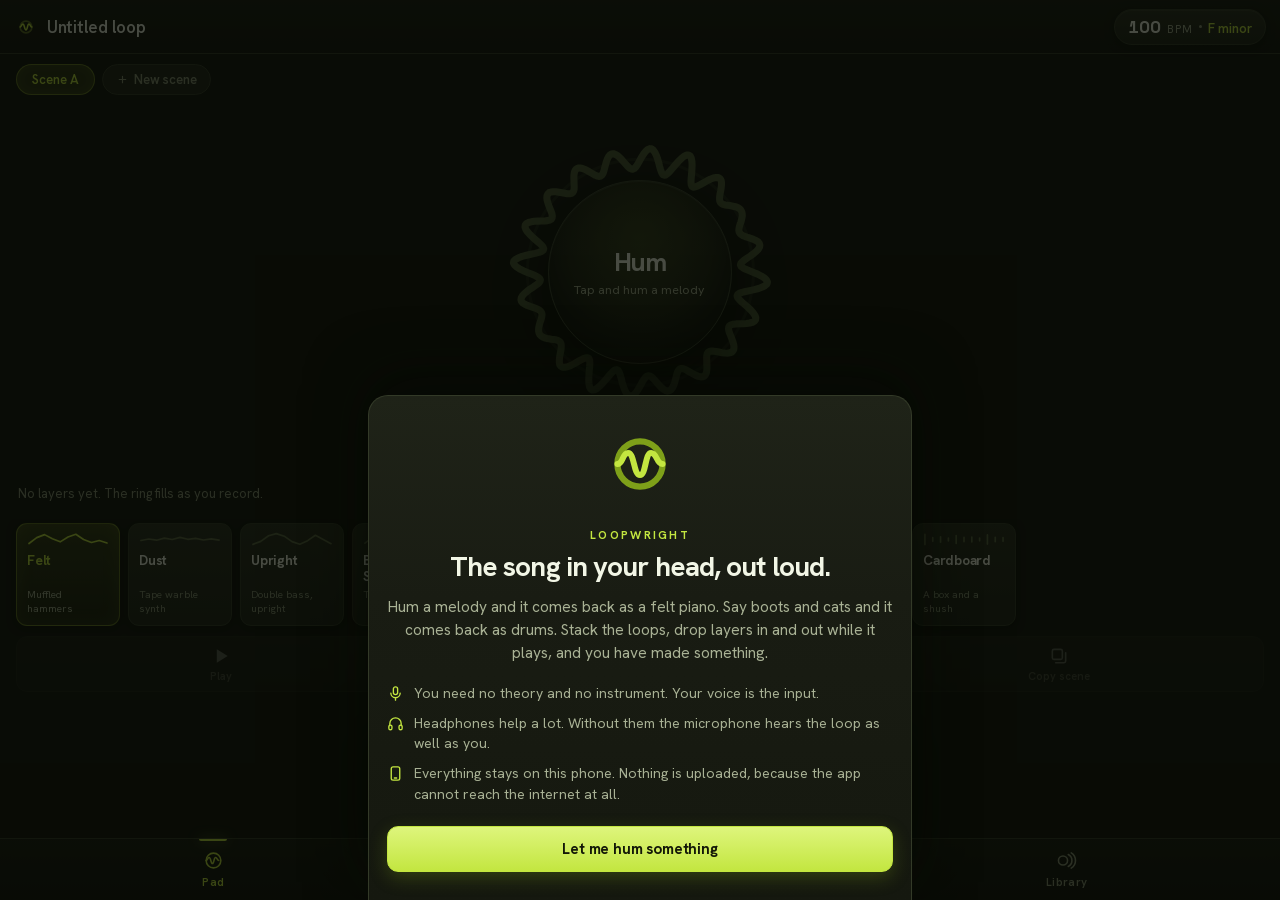
==== commit 7ef76651: "1.0.1: the loop ring is now the waveform from the icon, drawn from your own layers, plus a chartreus" ====
--- a/web/index.html
+++ b/web/index.html
@@ -4,6 +4,7 @@
 <meta charset="utf-8">
 <meta name="viewport" content="width=device-width, initial-scale=1, maximum-scale=1, user-scalable=no, viewport-fit=cover">
 <meta name="color-scheme" content="dark">
+<meta name="theme-color" content="#12140E">
 <title>Loopwright</title>
 <link rel="icon" href="data:,">
 <link rel="stylesheet" href="fonts/fonts.css">
@@ -11,8 +12,23 @@
 </head>
 <body>
 
+<!-- The mark, defined once and used at every size: a waveform bent until its
+     ends meet. It is the launcher icon, the loop ring, and the library thumbnail. -->
+<svg width="0" height="0" aria-hidden="true" style="position:absolute">
+  <defs>
+    <symbol id="mark" viewBox="0 0 108 108">
+      <circle cx="54" cy="54" r="26.5" fill="none" stroke="currentColor" stroke-width="7.4" opacity="0.42"/>
+      <path d="M27.5 54 C34.4 54 33.1 41 40 41 C47.7 41 46.3 67 54 67 C61.2 67 59.8 41 67 41 C74.4 41 73.1 54 80.5 54"
+            fill="none" stroke="currentColor" stroke-width="7" stroke-linecap="round" stroke-linejoin="round"/>
+    </symbol>
+  </defs>
+</svg>
+
 <header id="topbar" hidden>
-  <button class="tb-title" id="tbTitle"><span id="tbTitleText">Untitled</span></button>
+  <button class="tb-title" id="tbTitle">
+    <svg class="brandmark" aria-hidden="true" style="color:var(--accent)"><use href="#mark"/></svg>
+    <span id="tbTitleText">Untitled</span>
+  </button>
   <button class="tb-key" id="tbKey">
     <span class="num" id="tbBpm">100</span>
     <span class="unit">bpm</span>
@@ -35,8 +51,8 @@
           <span class="pad-sub" id="padSub">Tap and hum a melody</span>
         </button>
       </div>
-      <p class="padnote" id="padNote"></p>
-    </div>
+    </div>
+    <p class="padnote" id="padNote"></p>
 
     <div class="layerstrip" id="layerStrip"></div>
 
@@ -75,6 +91,7 @@
           <button class="btn" id="playSong">Play the song</button>
           <button class="btn ghost" id="shapeBtn">Suggest a shape</button>
         </div>
+        <p class="help warn" id="songErr" hidden></p>
         <div class="progress" id="songProg" hidden><i></i></div>
       </div>
 
@@ -147,9 +164,18 @@
 </main>
 
 <nav id="tabs" hidden>
-  <button class="tab is-on" data-view="pad">Pad</button>
-  <button class="tab" data-view="arrange">Arrange</button>
-  <button class="tab" data-view="library">Library</button>
+  <button class="tab is-on" data-view="pad">
+    <svg viewBox="0 0 24 24" aria-hidden="true"><circle cx="12" cy="12" r="8.4"/><path d="M3.6 12 C5.4 12 5.1 8.5 7 8.5 C9.1 8.5 8.7 15.5 10.8 15.5 C12.7 15.5 12.4 8.5 14.3 8.5 C16.3 8.5 16 12 18 12"/></svg>
+    Pad
+  </button>
+  <button class="tab" data-view="arrange">
+    <svg viewBox="0 0 24 24" aria-hidden="true"><rect x="2.6" y="6" width="5.2" height="12" rx="1.6"/><rect x="9.4" y="4" width="5.2" height="16" rx="1.6"/><rect x="16.2" y="8" width="5.2" height="8" rx="1.6"/></svg>
+    Arrange
+  </button>
+  <button class="tab" data-view="library">
+    <svg viewBox="0 0 24 24" aria-hidden="true"><circle cx="8" cy="12" r="5.2"/><path d="M14 5.2 a7.6 7.6 0 0 1 0 13.6"/><path d="M17.4 3.2 a10.4 10.4 0 0 1 0 17.6"/></svg>
+    Library
+  </button>
 </nav>
 
 <!-- ================= SHEETS ================= -->
@@ -245,13 +271,23 @@
 
 <div class="sheet" id="introSheet" hidden>
   <div class="sheet-panel">
+    <svg class="intro-mark" id="introMark" viewBox="0 0 108 108" aria-hidden="true"></svg>
     <p class="intro-eyebrow">Loopwright</p>
     <h2 class="intro-h">The song in your head, out loud.</h2>
     <p class="intro-p">Hum a melody and it comes back as a felt piano. Say boots and cats and it comes back as drums. Stack the loops, drop layers in and out while it plays, and you have made something.</p>
     <ul class="intro-list">
-      <li>You need no theory and no instrument. Your voice is the input.</li>
-      <li>Headphones help a lot. Without them the microphone hears the loop as well as you.</li>
-      <li>Everything stays on this phone. Nothing is uploaded, because the app cannot reach the internet at all.</li>
+      <li>
+        <svg viewBox="0 0 24 24" aria-hidden="true"><rect x="9" y="2.6" width="6" height="11" rx="3"/><path d="M5.4 11.4 a6.6 6.6 0 0 0 13.2 0 M12 18 v3.4"/></svg>
+        <span>You need no theory and no instrument. Your voice is the input.</span>
+      </li>
+      <li>
+        <svg viewBox="0 0 24 24" aria-hidden="true"><path d="M4 15 v-3 a8 8 0 0 1 16 0 v3"/><rect x="2.6" y="14.2" width="4.4" height="6.6" rx="2.2"/><rect x="17" y="14.2" width="4.4" height="6.6" rx="2.2"/></svg>
+        <span>Headphones help a lot. Without them the microphone hears the loop as well as you.</span>
+      </li>
+      <li>
+        <svg viewBox="0 0 24 24" aria-hidden="true"><rect x="6" y="2.6" width="12" height="18.8" rx="2.6"/><path d="M10.4 18.4 h3.2"/></svg>
+        <span>Everything stays on this phone. Nothing is uploaded, because the app cannot reach the internet at all.</span>
+      </li>
     </ul>
     <button class="btn wide" id="introGo">Let me hum something</button>
   </div>
@@ -269,7 +305,7 @@
 
 <div class="busy" id="busy" hidden>
   <div class="busy-inner">
-    <div class="pulse" aria-hidden="true"><i></i><i></i><i></i></div>
+    <div class="pulse" aria-hidden="true"><i></i><i></i><i></i><i></i><i></i></div>
     <p id="busyText">Listening back</p>
   </div>
 </div>
--- a/web/css/style.css
+++ b/web/css/style.css
@@ -1,21 +1,35 @@
-/* Loopwright. A warm room with the lamp on: charcoal stage, one felt-orange
-   accent, brass-coloured light around the loop. One radius family, one theme,
-   and a UI that moves only on the beat. */
+/* Loopwright. A dark stage with one lamp on it: deep charcoal that leans green,
+   a single chartreuse accent, and one shape repeated everywhere. That shape is
+   the launcher icon: a waveform bent until its ends meet. It is the loop ring on
+   the pad, the thumbnail in the library, the mark on the first card you see.
+
+   One accent, one radius family, one theme. Motion only where it carries
+   meaning, and under reduced motion the shapes stay and the travel stops. */
 
 :root {
-  --bg: #17120F;
-  --stage: #1E1815;
-  --surface: #241D18;
-  --surface-2: #2E251E;
-  --fg: #F6EEE5;
-  --muted: #B09E8F;
-  --dim: #9A8B7B;
-  --hair: #3B2F27;
-  --accent: #EE8B3F;
-  --accent-soft: rgba(238, 139, 63, 0.16);
-  --accent-line: rgba(238, 139, 63, 0.42);
-  --ink: #1A120B;
-  --danger: #E0796B;
+  --bg: #12140E;
+  --stage: #191C13;
+  --surface: #20241A;
+  --surface-2: #2A2F20;
+  --raise: #333A26;
+  --fg: #F2F6E6;
+  --muted: #A9B295;
+  --dim: #8B9578;
+  --hair: #333A28;
+
+  --accent: #C3E640;
+  --accent-lift: #DEF57C;      /* the same hue, lit; never a second colour */
+  --accent-deep: #7EA019;
+  --accent-soft: rgba(195, 230, 64, 0.14);
+  --accent-line: rgba(195, 230, 64, 0.40);
+  --ink: #131807;
+  --danger: #E9836F;
+
+  --shadow-lo: 0 2px 8px rgba(6, 9, 3, .5);
+  --shadow-mid: 0 10px 26px rgba(6, 9, 3, .55);
+  --shadow-hi: 0 20px 48px rgba(6, 9, 3, .62);
+  --glow: 0 0 34px rgba(195, 230, 64, .22);
+
   --r: 16px;
   --r-sm: 11px;
   --pill: 999px;
@@ -23,7 +37,7 @@
   --num: "Space Grotesk", "Hanken Grotesk", ui-monospace, monospace;
   --measure: 34rem;
   --topbar: 54px;
-  --tabbar: 60px;
+  --tabbar: 62px;
 }
 
 * { box-sizing: border-box; -webkit-tap-highlight-color: transparent; }
@@ -41,8 +55,33 @@
   overscroll-behavior: none;
   user-select: none;
 }
+/* The stage is a surface, not a void: one lamp above the pad and a faint grain
+   so the charcoal has a grain direction to catch it. */
+body::before {
+  content: ""; position: fixed; inset: 0; z-index: -2; pointer-events: none;
+  background:
+    radial-gradient(78% 46% at 50% 26%, rgba(195, 230, 64, .10), rgba(195, 230, 64, 0) 62%),
+    radial-gradient(120% 70% at 50% 108%, rgba(126, 160, 25, .10), rgba(0, 0, 0, 0) 60%),
+    var(--bg);
+}
+body::after {
+  content: ""; position: fixed; inset: 0; z-index: -1; pointer-events: none; opacity: .5;
+  background-image:
+    repeating-linear-gradient(0deg, rgba(242, 246, 230, .022) 0 1px, rgba(0, 0, 0, 0) 1px 3px),
+    repeating-linear-gradient(90deg, rgba(0, 0, 0, .05) 0 1px, rgba(0, 0, 0, 0) 1px 4px);
+}
+
 input, textarea, select { user-select: text; font-family: inherit; }
 button { font-family: inherit; }
+b, strong { font-weight: 700; }
+.num, .len, .val, .bigreadout b, .block b, .tb-key .num,
+.keygrid button, .stepper b, .block .reps span { font-variant-numeric: tabular-nums; }
+
+:focus-visible {
+  outline: 2px solid var(--accent);
+  outline-offset: 2px;
+  border-radius: 6px;
+}
 
 /* ---------------------------------------------------------- chrome */
 
@@ -51,28 +90,34 @@
   height: calc(var(--topbar) + var(--sat, 0px));
   padding: var(--sat, 0px) 14px 0;
   display: flex; align-items: center; justify-content: space-between; gap: 10px;
-  background: var(--bg);
+  background: linear-gradient(180deg, rgba(25, 28, 19, .96), rgba(18, 20, 14, .92));
+  backdrop-filter: blur(8px);
   border-bottom: 1px solid var(--hair);
 }
 #topbar[hidden] { display: none; }
 
 .tb-title {
-  background: none; border: 0; padding: 8px 6px 8px 2px; color: var(--fg);
-  font-size: 17px; font-weight: 600; letter-spacing: -0.01em; cursor: pointer;
-  max-width: 55%; overflow: hidden; text-overflow: ellipsis; white-space: nowrap;
-}
+  display: flex; align-items: center; gap: 9px;
+  background: none; border: 0; padding: 8px 6px 8px 0; color: var(--fg);
+  font-size: 17px; font-weight: 600; letter-spacing: -0.015em; cursor: pointer;
+  max-width: 56%; min-width: 0;
+}
+.tb-title #tbTitleText { overflow: hidden; text-overflow: ellipsis; white-space: nowrap; }
+.tb-title .brandmark { flex: 0 0 auto; width: 24px; height: 24px; }
 .tb-title:active { color: var(--accent); }
 
 .tb-key {
   display: flex; align-items: baseline; gap: 6px;
-  background: var(--surface); border: 1px solid var(--hair); border-radius: var(--pill);
+  background: linear-gradient(180deg, var(--surface-2), var(--surface));
+  border: 1px solid var(--hair); border-radius: var(--pill);
   padding: 6px 13px; color: var(--muted); font-size: 13px; cursor: pointer;
+  box-shadow: var(--shadow-lo), inset 0 1px 0 rgba(242, 246, 230, .05);
 }
 .tb-key .num { font-family: var(--num); font-weight: 700; font-size: 17px; color: var(--fg); }
-.tb-key .unit { font-size: 11px; letter-spacing: .06em; text-transform: uppercase; }
+.tb-key .unit { font-size: 11px; letter-spacing: .08em; text-transform: uppercase; }
 .tb-key .dot { width: 3px; height: 3px; border-radius: 50%; background: var(--dim); align-self: center; }
 .tb-key .keyname { color: var(--accent); font-weight: 600; font-size: 13px; }
-.tb-key:active { background: var(--surface-2); }
+.tb-key:active { background: var(--raise); }
 
 #stage {
   position: fixed;
@@ -84,6 +129,8 @@
 
 .view { position: absolute; inset: 0; display: flex; flex-direction: column; }
 .view[hidden] { display: none !important; }
+.view.enter { animation: viewin .26s cubic-bezier(.2, .7, .3, 1) both; }
+@keyframes viewin { from { opacity: 0; transform: translateY(9px); } to { opacity: 1; transform: none; } }
 .scroller {
   flex: 1; overflow-y: auto; -webkit-overflow-scrolling: touch;
   padding: 22px 18px 40px; max-width: var(--measure); width: 100%; margin: 0 auto;
@@ -94,139 +141,190 @@
   height: calc(var(--tabbar) + var(--sab, 0px));
   padding-bottom: var(--sab, 0px);
   display: grid; grid-template-columns: repeat(3, 1fr);
-  background: var(--bg); border-top: 1px solid var(--hair);
+  background: linear-gradient(180deg, rgba(25, 28, 19, .94), rgba(18, 20, 14, .99));
+  backdrop-filter: blur(8px);
+  border-top: 1px solid var(--hair);
 }
 #tabs[hidden] { display: none; }
 .tab {
-  background: none; border: 0; color: var(--dim); font-size: 13px; font-weight: 600;
-  letter-spacing: .02em; cursor: pointer; padding: 0; position: relative;
-}
+  background: none; border: 0; color: var(--dim); font-size: 11.5px; font-weight: 600;
+  letter-spacing: .03em; cursor: pointer; padding: 0; position: relative;
+  display: flex; flex-direction: column; align-items: center; justify-content: center; gap: 3px;
+  transition: color .18s ease;
+}
+.tab svg { width: 21px; height: 21px; fill: none; stroke: currentColor;
+  stroke-width: 1.8; stroke-linecap: round; stroke-linejoin: round; }
 .tab.is-on { color: var(--accent); }
 .tab.is-on::before {
   content: ""; position: absolute; top: 0; left: 50%; transform: translateX(-50%);
-  width: 26px; height: 2px; background: var(--accent); border-radius: 0 0 2px 2px;
-}
+  width: 28px; height: 2px; background: var(--accent); border-radius: 0 0 2px 2px;
+  box-shadow: 0 0 12px rgba(195, 230, 64, .6);
+}
+.tab:active { color: var(--accent-lift); }
 
 /* ---------------------------------------------------------- type */
 
-.h1 { font-size: 30px; line-height: 1.16; font-weight: 700; letter-spacing: -0.022em; margin: 0 0 8px; }
-.h2 { font-size: 16px; font-weight: 700; letter-spacing: -0.005em; margin: 0 0 4px; }
-.lede { font-size: 16px; color: var(--muted); margin: 0 0 20px; }
+.h1 { font-size: 31px; line-height: 1.12; font-weight: 700; letter-spacing: -0.028em;
+  margin: 0 0 8px; text-wrap: balance; }
+.h2 { font-size: 16px; font-weight: 700; letter-spacing: -0.012em; margin: 0 0 4px; text-wrap: balance; }
+.lede { font-size: 16px; color: var(--muted); margin: 0 0 20px; max-width: 32rem; }
 .help { font-size: 13.5px; color: var(--dim); margin: 6px 0 0; line-height: 1.45; }
-.fieldlabel { font-size: 11.5px; letter-spacing: .14em; text-transform: uppercase;
-  color: var(--dim); margin: 18px 0 8px; font-weight: 600; }
+.help.warn { color: var(--accent-lift); }
+.fieldlabel { font-size: 11.5px; letter-spacing: .16em; text-transform: uppercase;
+  color: var(--dim); margin: 18px 0 8px; font-weight: 700; }
 .colophon { font-size: 13px; color: var(--dim); margin: 30px 0 0; line-height: 1.55; }
 
 /* ---------------------------------------------------------- the pad */
 
 .scenerow {
   display: flex; gap: 7px; padding: 10px 16px 2px; overflow-x: auto;
-  scrollbar-width: none; align-items: center;
+  scrollbar-width: none; align-items: center; flex: 0 0 auto;
 }
 .scenerow::-webkit-scrollbar { display: none; }
 .scenechip {
   flex: 0 0 auto; background: var(--surface); border: 1px solid var(--hair);
   color: var(--muted); border-radius: var(--pill); padding: 6px 15px;
   font-size: 13px; font-weight: 600; cursor: pointer;
-}
-.scenechip.is-on { background: var(--accent-soft); border-color: var(--accent-line); color: var(--accent); }
-.scenechip.add { color: var(--dim); padding: 6px 13px; }
-
-.padwrap { flex: 1; display: flex; flex-direction: column; align-items: center;
-  justify-content: center; gap: 12px; min-height: 0; padding: 4px 16px; }
-.padstack { position: relative; width: min(80vw, 52vh, 380px); aspect-ratio: 1;
-  display: grid; place-items: center; }
-.ring { position: absolute; inset: 0; width: 100%; height: 100%; overflow: visible; }
+  transition: transform .1s ease, background .16s ease, color .16s ease;
+}
+.scenechip.is-on {
+  background: var(--accent-soft); border-color: var(--accent-line); color: var(--accent);
+  box-shadow: inset 0 0 14px rgba(195, 230, 64, .1);
+}
+.scenechip.add { color: var(--dim); padding: 6px 13px; display: flex; align-items: center; gap: 5px; }
+.scenechip.add svg { width: 13px; height: 13px; fill: none; stroke: currentColor; stroke-width: 2.1; stroke-linecap: round; }
+.scenechip:active { transform: scale(.96); }
+
+.padwrap { flex: 1 1 auto; display: flex; flex-direction: column; align-items: center;
+  justify-content: center; gap: 10px; min-height: 0; padding: 6px 16px 0;
+  container-type: size; }
+.padstack { position: relative; width: min(80vw, 44vh, 350px); aspect-ratio: 1;
+  display: grid; place-items: center; flex: 0 0 auto; }
+/* The pad has to fit the space it is actually given, not the space the viewport
+   suggests: the walkthrough card, a tall status bar and a short phone all eat
+   into it, and the ring used to climb over the scene chips. */
+@supports (container-type: size) {
+  .padstack { width: min(86cqw, 80cqh, 400px); }
+}
+@supports not (container-type: size) {
+  @media (max-height: 780px) { .padstack { width: min(62vw, 32vh, 260px); } }
+}
+.ring { position: absolute; inset: -6%; width: 112%; height: 112%; overflow: visible; }
 
 .pad {
-  position: relative; width: 70%; aspect-ratio: 1; border-radius: 50%;
-  background: radial-gradient(circle at 50% 38%, #34281F 0%, #241C16 62%, #1F1813 100%);
-  border: 1px solid #4A3A2D;
+  position: relative; width: 68%; aspect-ratio: 1; border-radius: 50%;
+  background:
+    radial-gradient(circle at 50% 30%, rgba(195, 230, 64, .10), rgba(195, 230, 64, 0) 62%),
+    radial-gradient(circle at 50% 38%, #262C1B 0%, #1C2015 60%, #161911 100%);
+  border: 1px solid #3B4430;
   color: var(--fg); cursor: pointer;
   display: flex; flex-direction: column; align-items: center; justify-content: center; gap: 3px;
-  box-shadow: 0 12px 30px rgba(0,0,0,.45), inset 0 1px 0 rgba(255,255,255,.05);
-  transition: transform .09s ease, box-shadow .18s ease, border-color .2s ease;
-}
-.pad:active { transform: scale(.975); }
-.pad.tick { transform: scale(1.022); }
+  box-shadow: var(--shadow-hi), inset 0 1px 0 rgba(242, 246, 230, .07), inset 0 -18px 34px rgba(0, 0, 0, .35);
+  transition: transform .1s cubic-bezier(.2,.7,.3,1), box-shadow .2s ease, border-color .2s ease;
+}
+.pad:active { transform: scale(.972); }
+.pad.tick { transform: scale(1.02); }
 .pad.rec {
   border-color: var(--accent);
-  background: radial-gradient(circle at 50% 38%, #63361A 0%, #3A2416 64%, #2A1B12 100%);
-  box-shadow: 0 12px 34px rgba(238,139,63,.24), inset 0 1px 0 rgba(255,255,255,.07);
-}
-.pad-big { font-size: 25px; font-weight: 700; letter-spacing: -0.02em; }
-.pad-big.count { font-family: var(--num); font-size: 46px; line-height: 1; }
-.pad-sub { font-size: 12.5px; color: var(--muted); max-width: 82%; line-height: 1.3; }
-.pad.rec .pad-sub { color: #F0D2B4; }
-
-.padnote { font-size: 13px; color: var(--dim); margin: 0; text-align: center;
-  min-height: 19px; padding: 0 10px; }
-.padnote.warn { color: var(--accent); }
-
-/* the ring segments */
-.seg { fill: none; stroke-linecap: round; cursor: pointer; }
-.seg-bg { stroke: #2C231C; }
+  background:
+    radial-gradient(circle at 50% 34%, rgba(195, 230, 64, .30), rgba(195, 230, 64, 0) 64%),
+    radial-gradient(circle at 50% 38%, #3D4A16 0%, #262E11 62%, #1B200E 100%);
+  box-shadow: 0 18px 44px rgba(126, 160, 25, .28), var(--glow), inset 0 1px 0 rgba(242, 246, 230, .1);
+}
+.pad-big { font-size: 26px; font-weight: 700; letter-spacing: -0.028em; }
+.pad-big.count { font-family: var(--num); font-size: 48px; line-height: 1; letter-spacing: -0.03em; }
+.pad-sub { font-size: 12.5px; color: var(--muted); max-width: 80%; line-height: 1.3; text-wrap: balance; }
+.pad.rec .pad-sub { color: #E4F0C0; }
+
+.padnote { font-size: 13px; color: var(--muted); margin: 0; text-align: center;
+  min-height: 34px; padding: 0 12px; display: flex; align-items: center;
+  justify-content: center; flex: 0 0 auto; line-height: 1.32; }
+.padnote.warn { color: var(--accent-lift); }
+
+/* the ring: one closed waveform, cut into a segment for each layer */
+.seg { fill: none; stroke-linecap: round; stroke-linejoin: round; cursor: pointer; }
+.seg-bg { stroke: #2B3222; }
+.seg-idle { stroke: #4C5A38; }
 .seg-on { stroke: var(--accent); }
-.seg-drum { stroke: #F0B67C; }
-.seg-off { stroke: #7A6555; }
-.playhead { stroke: rgba(246,238,229,.75); stroke-width: 2; stroke-linecap: round; }
+.seg-off { stroke: #63704B; }
+.seg-glow { stroke: var(--accent); opacity: .22; filter: blur(5px); }
+.playhead { stroke: #F4FAE0; stroke-width: 2.4; stroke-linecap: round; }
+.markwave { stroke: var(--accent); fill: none; stroke-linecap: round; stroke-linejoin: round; }
 
 /* ---------------------------------------------------------- layers */
 
 .layerstrip {
-  display: flex; gap: 7px; padding: 2px 16px 6px; overflow-x: auto;
-  scrollbar-width: none; min-height: 44px; align-items: center;
+  display: flex; gap: 7px; padding: 2px 16px 8px; overflow-x: auto;
+  scrollbar-width: none; min-height: 44px; align-items: center; flex: 0 0 auto;
 }
 .layerstrip::-webkit-scrollbar { display: none; }
 .lchip {
-  flex: 0 0 auto; display: flex; align-items: center; gap: 7px;
-  background: var(--surface); border: 1px solid var(--hair); border-radius: var(--pill);
-  padding: 7px 13px 7px 9px; color: var(--fg); font-size: 13px; font-weight: 600; cursor: pointer;
-}
-.lchip i { width: 8px; height: 8px; border-radius: 50%; background: var(--accent); flex: 0 0 auto; }
-.lchip.drum i { background: #F0B67C; }
-.lchip.off { color: var(--dim); border-style: dashed; }
-.lchip.off i { background: #7A6555; }
+  flex: 0 0 auto; display: flex; align-items: center; gap: 8px;
+  background: linear-gradient(180deg, var(--surface-2), var(--surface));
+  border: 1px solid var(--hair); border-radius: var(--pill);
+  padding: 7px 14px 7px 10px; color: var(--fg); font-size: 13px; font-weight: 600; cursor: pointer;
+  box-shadow: var(--shadow-lo);
+  transition: transform .1s ease, opacity .16s ease;
+}
+.lchip svg { width: 15px; height: 11px; overflow: visible; flex: 0 0 auto; }
+.lchip svg path { fill: none; stroke: var(--accent); stroke-width: 2; stroke-linecap: round; stroke-linejoin: round; }
+.lchip.off { color: var(--dim); border-style: dashed; background: transparent; box-shadow: none; }
+.lchip.off svg path { stroke: #63704B; }
 .lchip small { color: var(--dim); font-weight: 500; font-size: 11.5px; }
-.emptylayers { font-size: 13px; color: var(--dim); padding-left: 2px; }
+.lchip:active { transform: scale(.96); }
+.emptylayers { font-size: 13px; color: var(--dim); padding-left: 2px; margin: 0; }
 
 /* ---------------------------------------------------------- voice shelf */
 
 .shelf {
   display: flex; gap: 8px; overflow-x: auto; padding: 4px 16px 10px;
-  scrollbar-width: none;
+  scrollbar-width: none; flex: 0 0 auto;
 }
 .shelf::-webkit-scrollbar { display: none; }
 .vtile {
-  flex: 0 0 auto; width: 98px; text-align: left; cursor: pointer;
-  background: var(--surface); border: 1px solid var(--hair); border-radius: var(--r-sm);
-  padding: 9px 10px 10px; color: var(--fg);
-}
-.vtile.is-on { background: var(--accent-soft); border-color: var(--accent-line); }
-.vtile b { display: block; font-size: 13.5px; font-weight: 700; letter-spacing: -0.015em;
-  line-height: 1.2; min-height: 32px; }
-.vtile span { display: block; font-size: 10.5px; color: var(--dim); line-height: 1.28; margin-top: 3px;
+  flex: 0 0 auto; width: 104px; text-align: left; cursor: pointer;
+  background: linear-gradient(180deg, var(--surface-2), var(--surface));
+  border: 1px solid var(--hair); border-radius: var(--r-sm);
+  padding: 8px 10px 10px; color: var(--fg);
+  box-shadow: var(--shadow-lo);
+  transition: transform .1s ease, border-color .18s ease, background .18s ease;
+}
+.vtile.is-on {
+  background: linear-gradient(180deg, rgba(195, 230, 64, .18), rgba(195, 230, 64, .06));
+  border-color: var(--accent-line);
+  box-shadow: var(--shadow-lo), inset 0 0 18px rgba(195, 230, 64, .1);
+}
+.vtile:active { transform: translateY(1px) scale(.985); }
+.vtile b { display: block; font-size: 13.5px; font-weight: 700; letter-spacing: -0.018em;
+  line-height: 1.18; min-height: 32px; }
+.vtile span.blurb { display: block; font-size: 10.5px; color: var(--dim); line-height: 1.3; margin-top: 3px;
   height: 27px; overflow: hidden; }
 .vtile.is-on b { color: var(--accent); }
-.vtile .tex { display: block; height: 3px; border-radius: 2px; margin-bottom: 7px; background: #4B3B2F; }
-.vtile.is-on .tex { background: var(--accent); }
+.vtile.is-on span.blurb { color: var(--muted); }
+/* each voice draws its own little waveform, so the shelf reads as sound */
+.vtile .tex { display: block; width: 100%; height: 15px; margin-bottom: 6px; overflow: visible; }
+.vtile .tex path { fill: none; stroke: #5C6844; stroke-width: 1.7; stroke-linecap: round; stroke-linejoin: round; }
+.vtile.is-on .tex path { stroke: var(--accent); }
 
 /* ---------------------------------------------------------- transport */
 
 .transport {
   display: grid; grid-template-columns: repeat(3, 1fr); gap: 8px;
-  padding: 0 16px 12px;
+  padding: 0 16px 12px; flex: 0 0 auto;
 }
 .tbtn {
-  background: var(--surface); border: 1px solid var(--hair); border-radius: var(--r-sm);
+  background: linear-gradient(180deg, var(--surface-2), var(--surface));
+  border: 1px solid var(--hair); border-radius: var(--r-sm);
   color: var(--fg); padding: 9px 4px 8px; cursor: pointer;
   display: flex; flex-direction: column; align-items: center; gap: 3px;
+  box-shadow: var(--shadow-lo);
+  transition: transform .1s ease, background .16s ease;
 }
 .tbtn svg { width: 20px; height: 20px; fill: var(--fg); }
 .tbtn svg.stroke { fill: none; stroke: var(--fg); stroke-width: 1.9; stroke-linecap: round; stroke-linejoin: round; }
 .tbtn em { font-style: normal; font-size: 11px; color: var(--muted); font-weight: 600; }
-.tbtn:active { background: var(--surface-2); }
-.tbtn[disabled] { opacity: .35; }
+.tbtn:active { transform: translateY(1px); background: var(--raise); }
+.tbtn[disabled] { opacity: .32; box-shadow: none; }
 .tbtn.on svg { fill: var(--accent); }
 .tbtn.on svg.stroke { stroke: var(--accent); fill: none; }
 .tbtn.on em { color: var(--accent); }
@@ -234,24 +332,29 @@
 /* ---------------------------------------------------------- panels */
 
 .panel {
-  background: var(--stage); border: 1px solid var(--hair); border-radius: var(--r);
+  background: linear-gradient(180deg, var(--stage), rgba(18, 20, 14, .7));
+  border: 1px solid var(--hair); border-radius: var(--r);
   padding: 16px 15px; margin: 14px 0;
+  box-shadow: var(--shadow-mid), inset 0 1px 0 rgba(242, 246, 230, .04);
 }
 .panelhead { display: flex; align-items: baseline; justify-content: space-between; gap: 10px; }
 .len { font-family: var(--num); font-size: 13px; color: var(--muted); }
 
 .btn {
-  background: var(--accent); color: var(--ink); border: 1px solid var(--accent);
+  background: linear-gradient(180deg, var(--accent-lift), var(--accent));
+  color: var(--ink); border: 1px solid var(--accent);
   border-radius: var(--r-sm); padding: 12px 18px; font-size: 15px; font-weight: 700;
-  cursor: pointer; letter-spacing: -0.005em;
-}
-.btn:active { transform: translateY(1px); }
-.btn.ghost { background: transparent; color: var(--fg); border-color: var(--hair); }
-.btn.ghost:active { background: var(--surface); }
-.btn.danger { color: var(--danger); border-color: rgba(224,121,107,.35); }
+  cursor: pointer; letter-spacing: -0.012em;
+  box-shadow: 0 6px 18px rgba(126, 160, 25, .28);
+  transition: transform .1s ease, box-shadow .18s ease, filter .18s ease;
+}
+.btn:active { transform: translateY(2px); box-shadow: 0 2px 8px rgba(126, 160, 25, .3); }
+.btn.ghost { background: var(--surface); color: var(--fg); border-color: var(--hair); box-shadow: var(--shadow-lo); }
+.btn.ghost:active { background: var(--raise); }
+.btn.danger { color: var(--danger); border-color: rgba(233, 131, 111, .35); background: transparent; box-shadow: none; }
 .btn.wide { display: block; width: 100%; }
 .sheet-panel .btn.wide { margin-top: 20px; }
-.btn[disabled] { opacity: .4; }
+.btn[disabled] { opacity: .4; box-shadow: none; }
 .btnrow { display: flex; flex-wrap: wrap; gap: 9px; margin-top: 13px; }
 .btnrow.mt { margin-top: 18px; }
 .btnrow .btn { flex: 1 1 auto; }
@@ -263,58 +366,82 @@
 /* ---------------------------------------------------------- the strip */
 
 .strip {
-  display: flex; gap: 7px; overflow-x: auto; padding: 12px 2px 4px; min-height: 92px;
+  display: flex; gap: 7px; overflow-x: auto; padding: 12px 2px 4px; min-height: 96px;
   scrollbar-width: none; align-items: stretch;
 }
 .strip::-webkit-scrollbar { display: none; }
 .block {
-  flex: 0 0 auto; width: 86px; background: var(--surface); border: 1px solid var(--hair);
-  border-radius: var(--r-sm); padding: 9px 8px; cursor: pointer;
-  display: flex; flex-direction: column; gap: 4px;
-}
-.block.is-drag { border-color: var(--accent); background: var(--surface-2); opacity: .92; }
-.block b { font-family: var(--num); font-size: 22px; font-weight: 700; line-height: 1; }
+  flex: 0 0 auto; width: 88px;
+  background: linear-gradient(180deg, var(--surface-2), var(--surface));
+  border: 1px solid var(--hair);
+  border-radius: var(--r-sm); padding: 8px 8px 9px; cursor: pointer;
+  display: flex; flex-direction: column; gap: 3px;
+  box-shadow: var(--shadow-lo);
+  animation: blockin .3s cubic-bezier(.2,.7,.3,1) both;
+  animation-delay: calc(var(--i, 0) * 34ms);
+}
+@keyframes blockin { from { opacity: 0; transform: translateY(8px); } to { opacity: 1; transform: none; } }
+.block.is-drag { border-color: var(--accent); background: var(--raise); box-shadow: var(--shadow-hi); }
+.block b { font-family: var(--num); font-size: 23px; font-weight: 700; line-height: 1; color: var(--accent); }
 .block small { font-size: 11px; color: var(--dim); }
 .block .reps { display: flex; align-items: center; justify-content: space-between; margin-top: auto; gap: 4px; }
 .block .reps button {
-  width: 26px; height: 26px; border-radius: var(--r-sm); border: 1px solid var(--hair);
-  background: var(--bg); color: var(--fg); font-size: 15px; line-height: 1; cursor: pointer; padding: 0;
-}
+  width: 27px; height: 27px; border-radius: 9px; border: 1px solid var(--hair);
+  background: var(--bg); color: var(--fg); cursor: pointer; padding: 0;
+  display: grid; place-items: center;
+}
+.block .reps button svg { width: 13px; height: 13px; fill: none; stroke: currentColor; stroke-width: 2.2; stroke-linecap: round; }
+.block .reps button:active { background: var(--raise); }
 .block .reps span { font-family: var(--num); font-size: 13px; color: var(--muted); }
 .block .kill { align-self: flex-end; background: none; border: 0; color: var(--dim);
-  font-size: 17px; line-height: 1; padding: 0 2px; margin: -2px -2px 0 0; cursor: pointer; }
+  padding: 2px; margin: -4px -4px 0 0; cursor: pointer; display: grid; place-items: center; }
+.block .kill svg { width: 14px; height: 14px; fill: none; stroke: currentColor; stroke-width: 2.1; stroke-linecap: round; }
 .block .kill:active { color: var(--danger); }
-.stripempty { color: var(--dim); font-size: 13.5px; padding: 22px 2px; }
+.stripempty { display: flex; align-items: center; gap: 14px; padding: 6px 2px; }
+.stripempty svg { flex: 0 0 auto; width: 92px; height: 62px; }
+.stripempty p { color: var(--dim); font-size: 13.5px; margin: 0; line-height: 1.45; }
 
 .scenelist { display: flex; flex-wrap: wrap; gap: 8px; margin-top: 10px; }
 .scenebtn {
   background: var(--surface); border: 1px solid var(--hair); border-radius: var(--r-sm);
   padding: 9px 13px; color: var(--fg); font-size: 13.5px; font-weight: 600; cursor: pointer;
-  display: flex; align-items: baseline; gap: 7px;
+  display: flex; align-items: baseline; gap: 7px; box-shadow: var(--shadow-lo);
+  transition: transform .1s ease, border-color .16s ease;
 }
 .scenebtn small { color: var(--dim); font-weight: 500; font-size: 11.5px; }
-.scenebtn:active { border-color: var(--accent-line); }
-
-.progress { height: 4px; background: var(--surface-2); border-radius: 3px; margin-top: 13px; overflow: hidden; }
-.progress i { display: block; height: 100%; width: 0; background: var(--accent); }
+.scenebtn:active { border-color: var(--accent-line); transform: scale(.97); }
+
+.progress { height: 5px; background: var(--surface-2); border-radius: 3px; margin-top: 13px; overflow: hidden; }
+.progress i { display: block; height: 100%; width: 0;
+  background: linear-gradient(90deg, var(--accent-deep), var(--accent-lift)); }
 
 /* ---------------------------------------------------------- cards */
 
 .cards { display: grid; gap: 10px; margin: 16px 0 6px; }
 .card {
-  background: var(--stage); border: 1px solid var(--hair); border-radius: var(--r);
-  padding: 13px 14px; cursor: pointer; display: flex; align-items: center; gap: 13px;
-}
-.card:active { border-color: var(--accent-line); }
-.card .thumb { flex: 0 0 auto; width: 46px; height: 46px; }
+  background: linear-gradient(180deg, var(--stage), rgba(18, 20, 14, .72));
+  border: 1px solid var(--hair); border-radius: var(--r);
+  padding: 12px 13px; cursor: pointer; display: flex; align-items: center; gap: 13px;
+  box-shadow: var(--shadow-mid);
+  animation: blockin .3s cubic-bezier(.2,.7,.3,1) both;
+  animation-delay: calc(var(--i, 0) * 40ms);
+  transition: border-color .16s ease, transform .1s ease;
+}
+.card:active { border-color: var(--accent-line); transform: scale(.992); }
+.card .thumb { flex: 0 0 auto; width: 50px; height: 50px; overflow: visible; }
 .card .body { min-width: 0; flex: 1; }
-.card b { display: block; font-size: 15.5px; font-weight: 700; letter-spacing: -0.01em;
+.card b { display: block; font-size: 15.5px; font-weight: 700; letter-spacing: -0.015em;
   overflow: hidden; text-overflow: ellipsis; white-space: nowrap; }
 .card span { display: block; font-size: 12.5px; color: var(--dim); margin-top: 2px; }
-.card .del { background: none; border: 0; color: var(--dim); padding: 8px; cursor: pointer; }
+.card .del { background: none; border: 0; color: var(--dim); padding: 9px; cursor: pointer; }
 .card .del svg { width: 17px; height: 17px; fill: none; stroke: currentColor; stroke-width: 1.9;
-  stroke-linecap: round; }
+  stroke-linecap: round; stroke-linejoin: round; }
+.card.armed { border-color: rgba(233, 131, 111, .5); }
 .card.armed .del { color: var(--danger); }
+
+.blank { text-align: center; padding: 18px 6px 6px; }
+.blank svg { width: 168px; height: 116px; }
+.blank p { color: var(--dim); font-size: 13.5px; margin: 10px auto 0; max-width: 20rem; line-height: 1.5; }
 
 /* ---------------------------------------------------------- fields */
 
@@ -332,45 +459,53 @@
 }
 select { background-image: none; }
 input[type="text"]::placeholder { color: var(--dim); }
-input[type="text"]:focus, select:focus { outline: 2px solid var(--accent-line); outline-offset: 1px; }
+input[type="text"]:focus, select:focus { outline: 2px solid var(--accent); outline-offset: 1px; }
 
 input[type="range"] {
   width: 100%; appearance: none; background: transparent; height: 30px; margin: 0;
 }
 input[type="range"]::-webkit-slider-runnable-track {
-  height: 4px; background: var(--surface-2); border-radius: 3px;
+  height: 5px; background: var(--surface-2); border-radius: 3px;
 }
 input[type="range"]::-webkit-slider-thumb {
-  appearance: none; width: 26px; height: 26px; border-radius: 50%; background: var(--accent);
+  appearance: none; width: 26px; height: 26px; border-radius: 50%;
+  background: linear-gradient(180deg, var(--accent-lift), var(--accent));
   border: 3px solid var(--bg); margin-top: -11px;
-}
-input[type="range"]::-moz-range-track { height: 4px; background: var(--surface-2); border-radius: 3px; }
+  box-shadow: 0 3px 10px rgba(126, 160, 25, .4);
+}
+input[type="range"]::-moz-range-track { height: 5px; background: var(--surface-2); border-radius: 3px; }
 input[type="range"]::-moz-range-thumb { width: 22px; height: 22px; border-radius: 50%;
   background: var(--accent); border: 3px solid var(--bg); }
 
 input[type="checkbox"] {
   appearance: none; width: 50px; height: 30px; border-radius: var(--pill); flex: 0 0 auto;
   background: var(--surface-2); border: 1px solid var(--hair); position: relative; cursor: pointer;
-  transition: background .16s ease;
+  transition: background .16s ease, border-color .16s ease;
 }
 input[type="checkbox"]::after {
   content: ""; position: absolute; top: 3px; left: 3px; width: 22px; height: 22px;
   border-radius: 50%; background: var(--dim); transition: transform .16s ease, background .16s ease;
 }
 input[type="checkbox"]:checked { background: var(--accent-soft); border-color: var(--accent-line); }
-input[type="checkbox"]:checked::after { transform: translateX(20px); background: var(--accent); }
+input[type="checkbox"]:checked::after {
+  transform: translateX(20px);
+  background: linear-gradient(180deg, var(--accent-lift), var(--accent));
+}
 
 .stepper { display: flex; align-items: center; gap: 9px; }
 .stepper.wide { display: grid; grid-template-columns: 1fr 1.3fr 1fr; margin-top: 4px; }
 .stepper b { font-family: var(--num); font-size: 18px; min-width: 32px; text-align: center; }
 .step {
-  background: var(--surface); border: 1px solid var(--hair); border-radius: var(--r-sm);
+  background: linear-gradient(180deg, var(--surface-2), var(--surface));
+  border: 1px solid var(--hair); border-radius: var(--r-sm);
   color: var(--fg); padding: 11px 14px; font-size: 13.5px; font-weight: 600; cursor: pointer;
-}
-.step:active { background: var(--surface-2); }
+  box-shadow: var(--shadow-lo); transition: transform .1s ease, background .16s ease;
+}
+.step:active { background: var(--raise); transform: translateY(1px); }
 
 .bigreadout { display: flex; align-items: baseline; gap: 8px; margin-top: 8px; }
-.bigreadout b { font-family: var(--num); font-size: 54px; font-weight: 700; line-height: 1; letter-spacing: -0.02em; }
+.bigreadout b { font-family: var(--num); font-size: 56px; font-weight: 700; line-height: 1;
+  letter-spacing: -0.03em; color: var(--accent); }
 .bigreadout span { font-size: 13px; color: var(--dim); letter-spacing: .1em; text-transform: uppercase; }
 
 .keygrid { display: grid; grid-template-columns: repeat(6, 1fr); gap: 6px; }
@@ -379,32 +514,42 @@
   color: var(--fg); padding: 10px 0; font-size: 13.5px; font-weight: 600; cursor: pointer;
   font-family: var(--num);
 }
-.keygrid button.is-on { background: var(--accent); border-color: var(--accent); color: var(--ink); }
+.keygrid button.is-on {
+  background: linear-gradient(180deg, var(--accent-lift), var(--accent));
+  border-color: var(--accent); color: var(--ink);
+}
 .modes { display: grid; grid-template-columns: 1fr 1fr; gap: 8px; margin-top: 8px; }
 .mode {
   background: var(--surface); border: 1px solid var(--hair); border-radius: var(--r-sm);
   color: var(--fg); padding: 11px 0; font-size: 14px; font-weight: 600; cursor: pointer;
 }
-.mode.is-on { background: var(--accent); border-color: var(--accent); color: var(--ink); }
+.mode.is-on {
+  background: linear-gradient(180deg, var(--accent-lift), var(--accent));
+  border-color: var(--accent); color: var(--ink);
+}
 
 /* ---------------------------------------------------------- sheets */
 
 .sheet {
-  position: fixed; inset: 0; z-index: 40; background: rgba(9, 6, 4, .68);
+  position: fixed; inset: 0; z-index: 40; background: rgba(6, 9, 3, .72);
   display: flex; align-items: flex-end; justify-content: center;
-}
+  animation: fade .18s ease both;
+}
+@keyframes fade { from { opacity: 0; } to { opacity: 1; } }
 .sheet[hidden] { display: none; }
 .sheet-panel {
-  width: 100%; max-width: var(--measure); background: var(--stage);
+  width: 100%; max-width: var(--measure);
+  background: linear-gradient(180deg, #1F2318 0%, var(--stage) 40%, #15180F 100%);
   border: 1px solid var(--hair); border-bottom: 0;
-  border-radius: var(--r) var(--r) 0 0;
+  border-radius: 20px 20px 0 0;
   padding: 18px 18px calc(28px + var(--sab, 0px));
   max-height: 88vh; overflow-y: auto;
-  animation: rise .2s ease-out;
-}
-@keyframes rise { from { transform: translateY(22px); opacity: .5; } to { transform: none; opacity: 1; } }
+  box-shadow: 0 -18px 60px rgba(6, 9, 3, .7);
+  animation: rise .24s cubic-bezier(.2, .7, .3, 1);
+}
+@keyframes rise { from { transform: translateY(26px); opacity: .4; } to { transform: none; opacity: 1; } }
 .sheethead { display: flex; align-items: center; justify-content: space-between; gap: 10px; }
-.sheet-title { font-size: 18px; font-weight: 700; margin: 0; letter-spacing: -0.015em; }
+.sheet-title { font-size: 18px; font-weight: 700; margin: 0; letter-spacing: -0.02em; }
 .sheet-help { font-size: 13.5px; color: var(--muted); margin: 6px 0 0; }
 .xbtn { background: none; border: 0; padding: 8px; cursor: pointer; margin: -8px -8px -8px 0; }
 .xbtn svg { width: 20px; height: 20px; fill: none; stroke: var(--muted); stroke-width: 2; stroke-linecap: round; }
@@ -412,12 +557,17 @@
 .carousel { display: flex; gap: 8px; overflow-x: auto; padding-bottom: 4px; scrollbar-width: none; }
 .carousel::-webkit-scrollbar { display: none; }
 
-.intro-eyebrow { font-size: 11.5px; letter-spacing: .18em; text-transform: uppercase;
-  color: var(--accent); margin: 0 0 8px; font-weight: 700; }
-.intro-h { font-size: 27px; line-height: 1.15; font-weight: 700; letter-spacing: -0.025em; margin: 0 0 12px; }
-.intro-p { font-size: 15.5px; color: var(--muted); margin: 0 0 16px; }
-.intro-list { margin: 0 0 20px; padding-left: 18px; }
-.intro-list li { font-size: 14px; color: var(--muted); margin-bottom: 8px; }
+.intro-mark { display: block; width: 92px; height: 92px; margin: 4px auto 16px; overflow: visible; }
+.intro-eyebrow { font-size: 11.5px; letter-spacing: .2em; text-transform: uppercase;
+  color: var(--accent); margin: 0 0 8px; font-weight: 700; text-align: center; }
+.intro-h { font-size: 28px; line-height: 1.12; font-weight: 700; letter-spacing: -0.032em;
+  margin: 0 0 12px; text-wrap: balance; text-align: center; }
+.intro-p { font-size: 15.5px; color: var(--muted); margin: 0 0 18px; text-align: center; text-wrap: pretty; }
+.intro-list { margin: 0 0 22px; padding: 0; list-style: none; }
+.intro-list li { font-size: 14px; color: var(--muted); margin-bottom: 10px; line-height: 1.45;
+  display: flex; gap: 10px; align-items: flex-start; }
+.intro-list li svg { flex: 0 0 auto; width: 17px; height: 17px; margin-top: 2px;
+  fill: none; stroke: var(--accent); stroke-width: 1.9; stroke-linecap: round; stroke-linejoin: round; }
 
 /* ---------------------------------------------------------- coach */
 
@@ -430,37 +580,51 @@
 body.coached #v-pad { padding-bottom: calc(var(--coachh, 96px) + 14px); }
 .coach-inner {
   pointer-events: auto; width: 100%; max-width: var(--measure);
-  background: var(--surface-2); border: 1px solid var(--accent-line);
+  background: linear-gradient(180deg, #262C1B, #1C2114);
+  border: 1px solid var(--accent-line);
   border-radius: var(--r); padding: 13px 15px 8px;
-  box-shadow: 0 14px 34px rgba(0,0,0,.5);
+  box-shadow: var(--shadow-hi), inset 0 1px 0 rgba(195, 230, 64, .12);
+  animation: rise .26s cubic-bezier(.2,.7,.3,1);
 }
 .coach-step { font-size: 11px; letter-spacing: .16em; text-transform: uppercase;
   color: var(--accent); margin: 0 0 4px; font-weight: 700; }
-.coach-text { font-size: 15px; margin: 0; line-height: 1.4; }
+.coach-text { font-size: 15px; margin: 0; line-height: 1.4; text-wrap: pretty; }
 .coach-row { display: flex; justify-content: flex-end; }
 
 /* ---------------------------------------------------------- busy + toast */
 
-.busy { position: fixed; inset: 0; z-index: 60; background: rgba(9, 6, 4, .8);
+.busy { position: fixed; inset: 0; z-index: 60; background: rgba(6, 9, 3, .82);
   display: flex; align-items: center; justify-content: center; }
 .busy[hidden] { display: none; }
 .busy-inner { text-align: center; }
-.busy-inner p { margin: 14px 0 0; font-size: 15px; color: var(--fg); }
-.pulse { display: flex; gap: 7px; justify-content: center; }
-.pulse i { width: 9px; height: 9px; border-radius: 50%; background: var(--accent);
-  animation: bob .9s ease-in-out infinite; }
-.pulse i:nth-child(2) { animation-delay: .15s; }
-.pulse i:nth-child(3) { animation-delay: .3s; }
-@keyframes bob { 0%, 100% { transform: translateY(0); opacity: .45; } 50% { transform: translateY(-8px); opacity: 1; } }
+.busy-inner p { margin: 16px 0 0; font-size: 15px; color: var(--fg); }
+.pulse { display: flex; gap: 5px; justify-content: center; align-items: flex-end; height: 34px; }
+.pulse i { width: 5px; height: 12px; border-radius: 3px; background: var(--accent);
+  animation: bar .9s ease-in-out infinite; transform-origin: 50% 100%; }
+.pulse i:nth-child(2) { animation-delay: .12s; }
+.pulse i:nth-child(3) { animation-delay: .24s; }
+.pulse i:nth-child(4) { animation-delay: .36s; }
+.pulse i:nth-child(5) { animation-delay: .48s; }
+@keyframes bar { 0%, 100% { transform: scaleY(.7); opacity: .5; } 50% { transform: scaleY(2.4); opacity: 1; } }
 
 .toast {
   position: fixed; left: 50%; transform: translateX(-50%);
   bottom: calc(var(--tabbar) + var(--sab, 0px) + 16px); z-index: 70;
-  background: var(--fg); color: var(--bg); font-size: 14px; font-weight: 600;
-  padding: 11px 18px; border-radius: var(--pill); margin: 0; max-width: 86vw; text-align: center;
-}
+  background: linear-gradient(180deg, #2C3320, #202516);
+  border: 1px solid var(--accent-line);
+  color: var(--fg); font-size: 14px; font-weight: 600;
+  padding: 11px 18px; border-radius: var(--r-sm); margin: 0; max-width: 86vw; text-align: center;
+  box-shadow: var(--shadow-hi);
+  animation: toastin .22s cubic-bezier(.2,.7,.3,1);
+}
+@keyframes toastin { from { opacity: 0; transform: translate(-50%, 10px); } to { opacity: 1; transform: translate(-50%, 0); } }
 .toast[hidden] { display: none; }
 
+/* Animations off on Android maps to this. Travel stops; every shape stays where
+   it is, at the size it would have held mid-cycle. Nothing collapses to a line. */
 @media (prefers-reduced-motion: reduce) {
-  * { animation-duration: .001ms !important; transition-duration: .001ms !important; }
-}
+  .view.enter, .sheet, .sheet-panel, .coach-inner, .toast, .block, .card { animation: none !important; }
+  .pulse i { animation: none !important; transform: scaleY(1.6); opacity: .85; }
+  .pad.tick { transform: none; }
+  * { transition-duration: .001ms !important; }
+}
